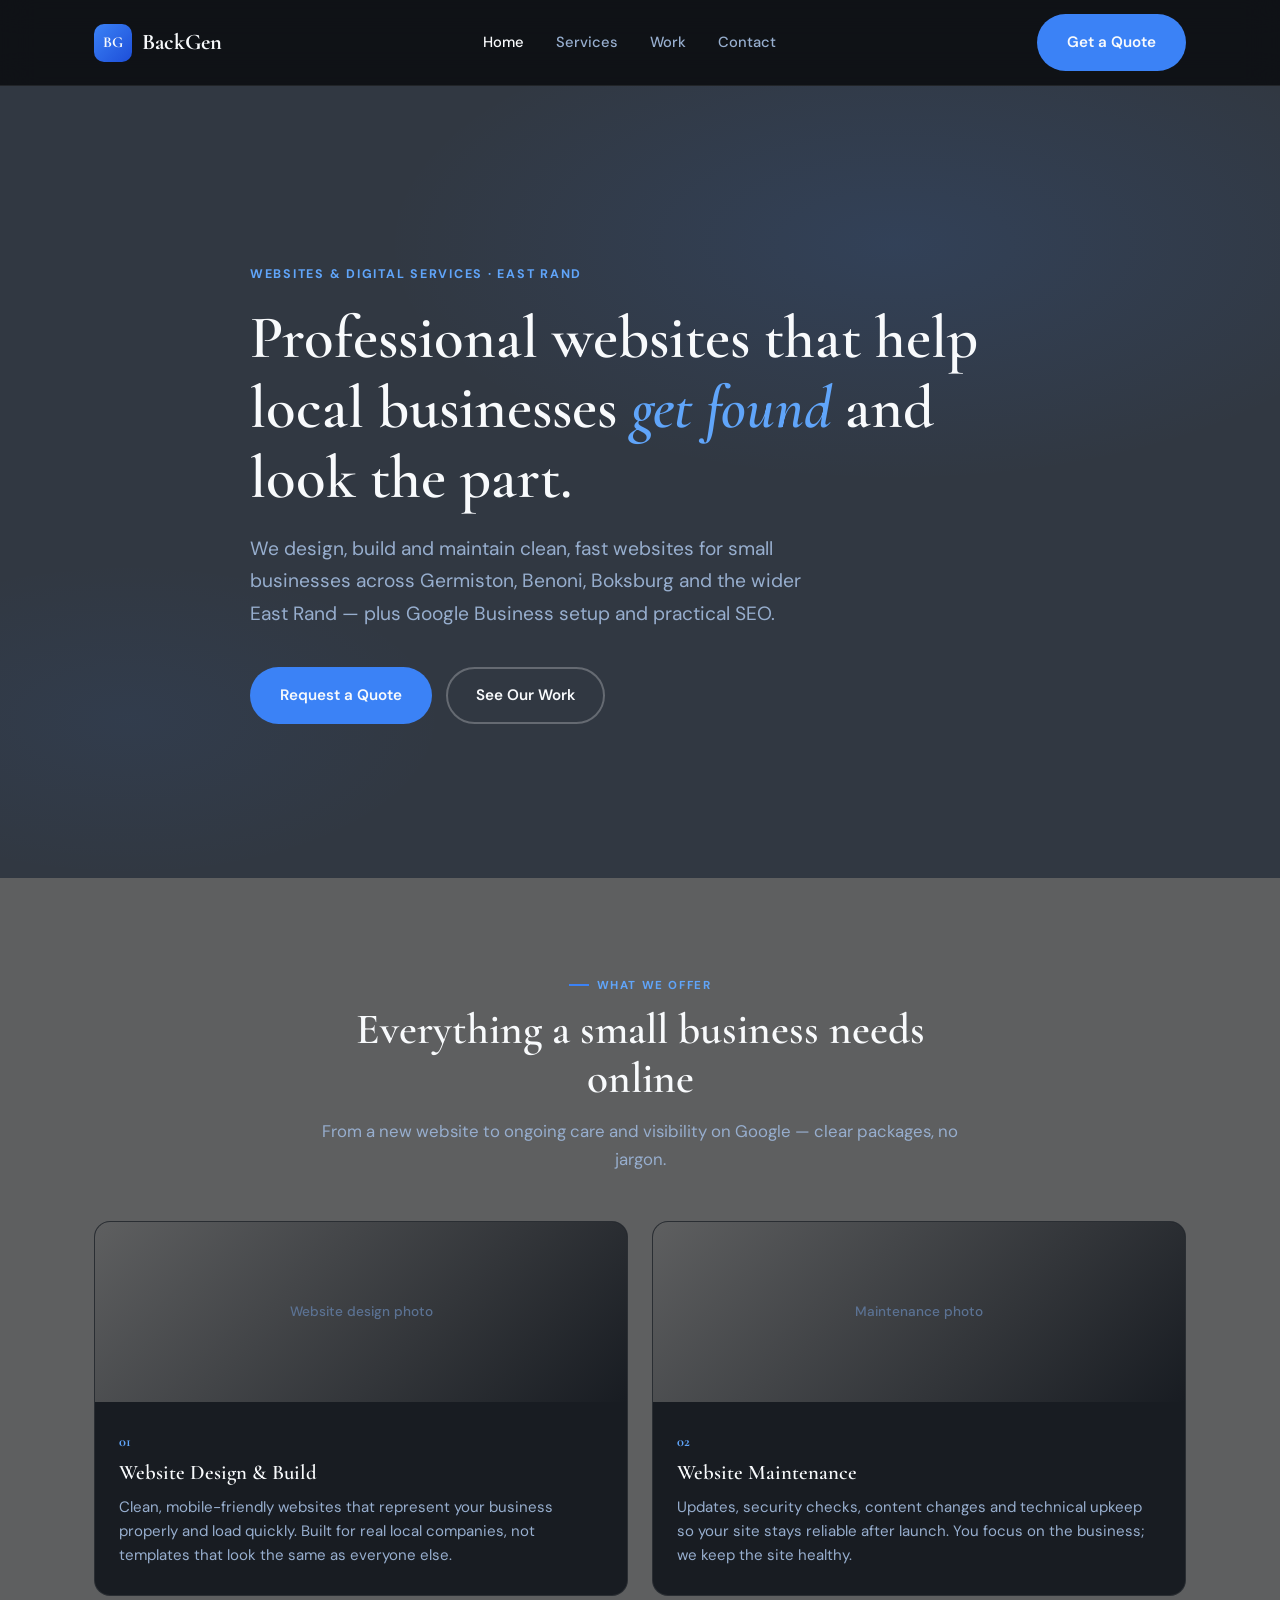
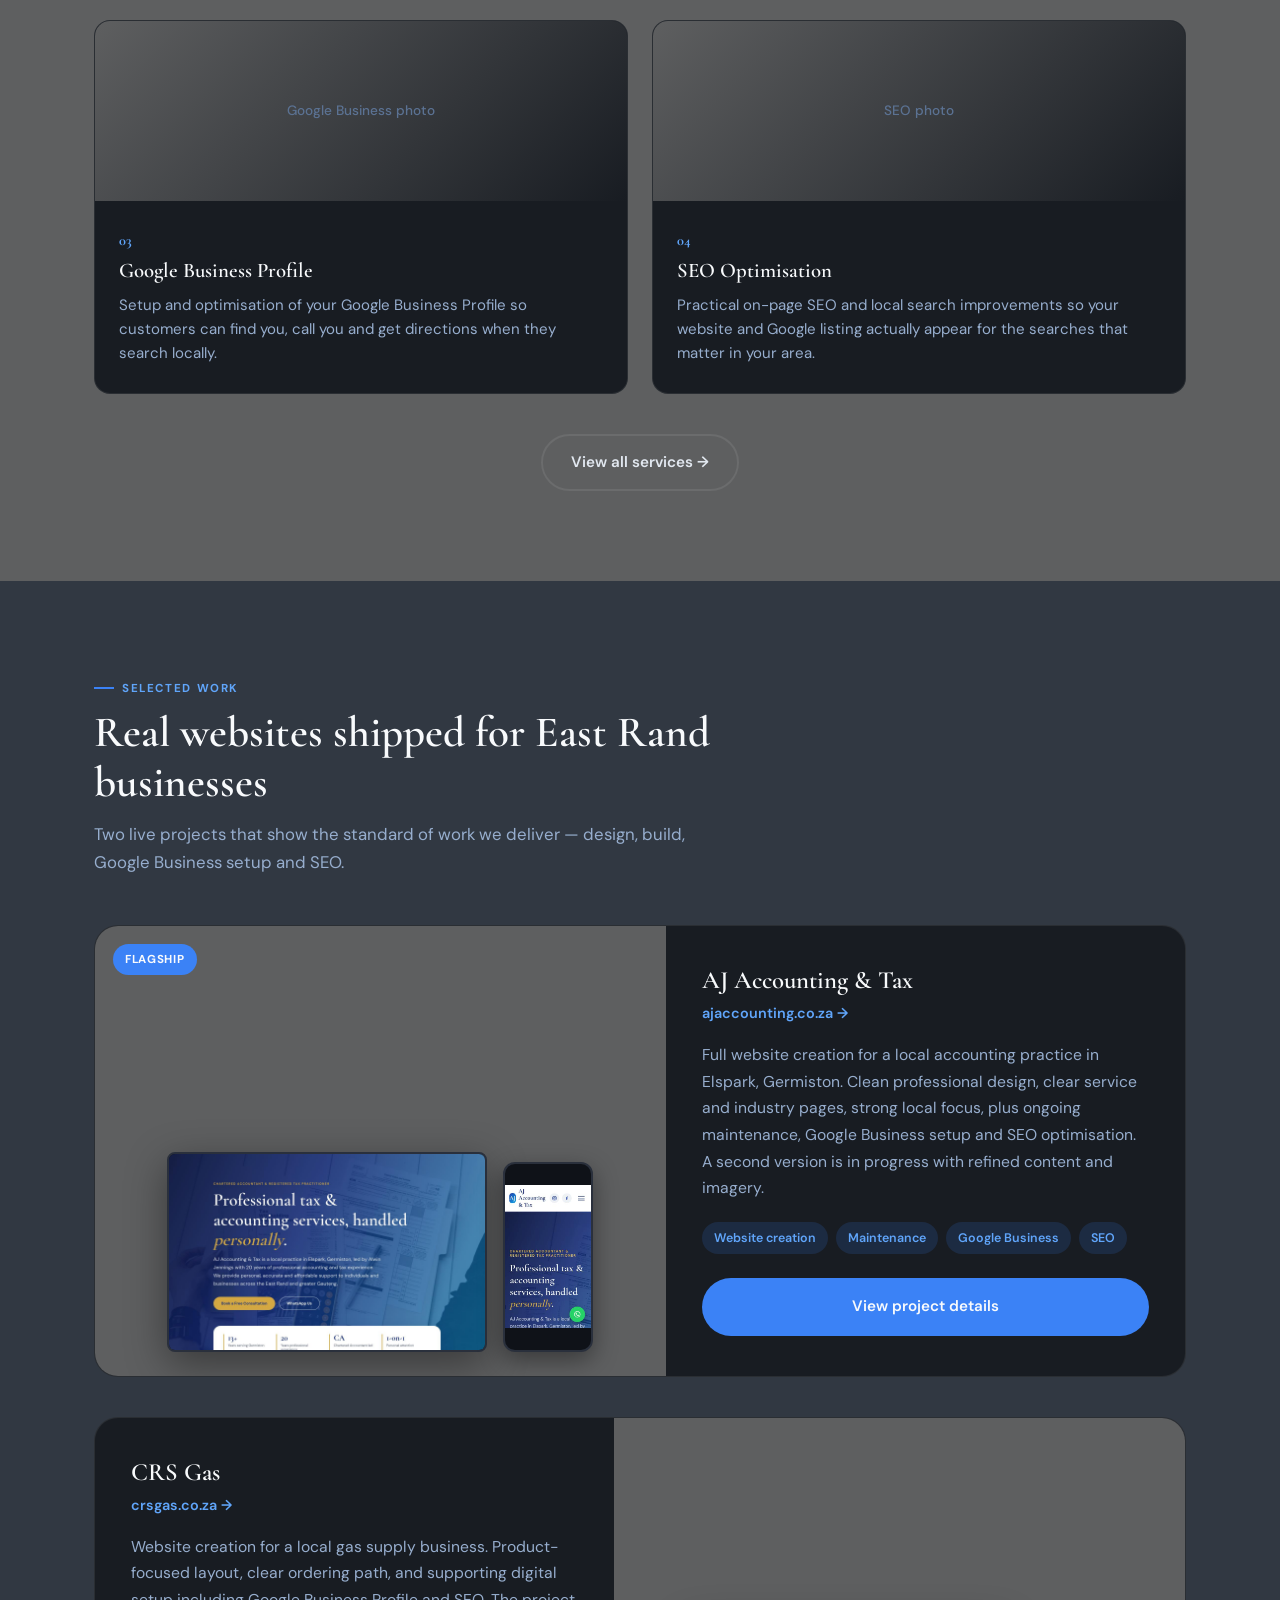
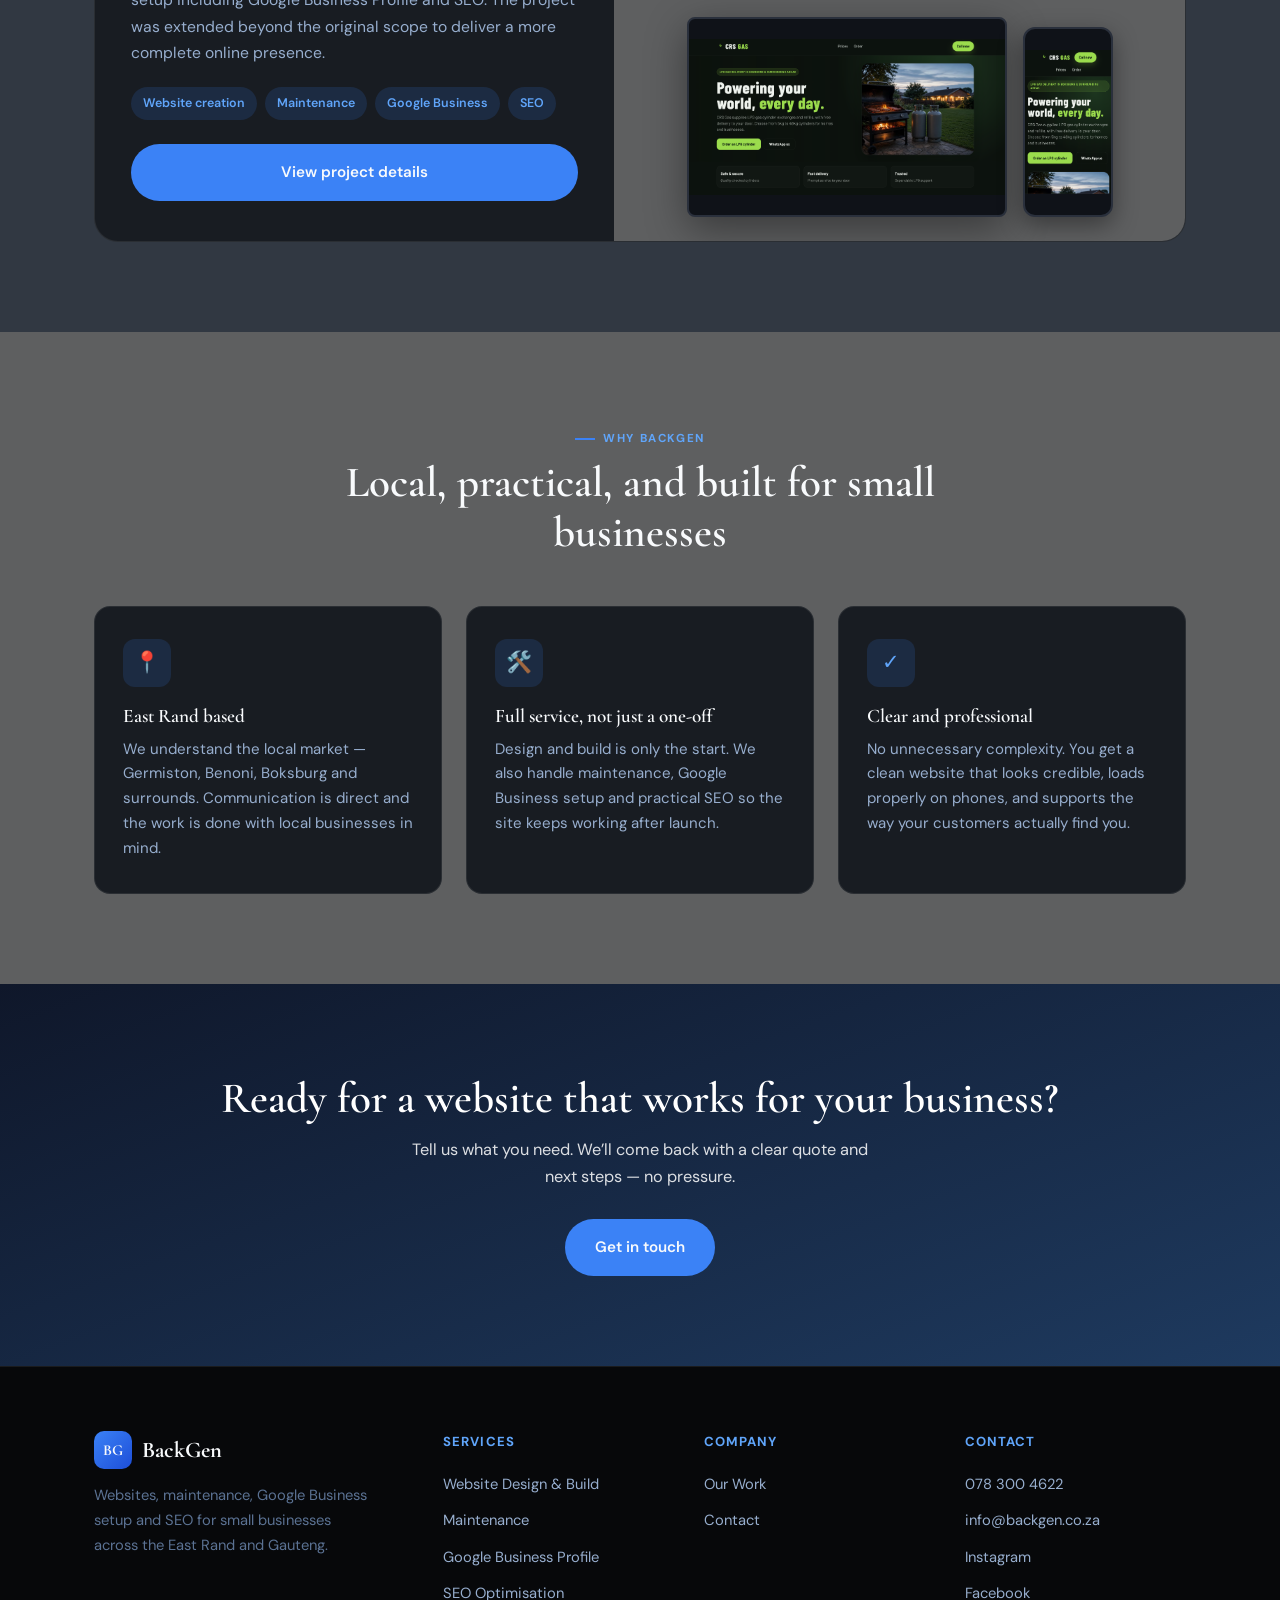
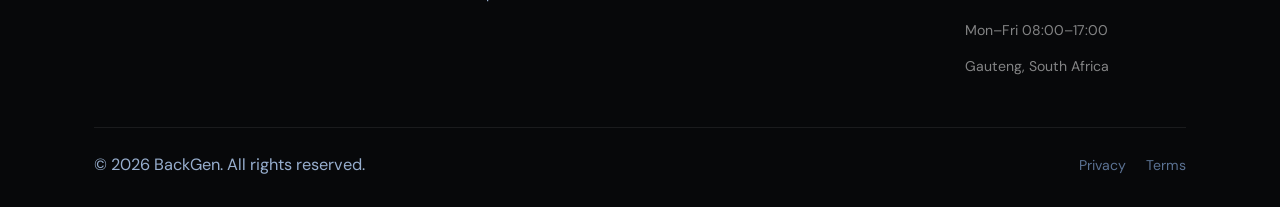
==== index.html @ a90db831 "first push" ====
<!DOCTYPE html>
<html lang="en-ZA">
<head>
  <meta charset="UTF-8" />
  <meta name="viewport" content="width=device-width, initial-scale=1.0" />
  <title>BackGen | Websites & Digital Services for East Rand Businesses</title>
  <meta name="description" content="BackGen builds professional websites, handles maintenance, Google Business setup and SEO for small businesses across Germiston, Benoni, Boksburg and the East Rand." />
  <meta name="keywords" content="website design Germiston, web designer Benoni, Google Business Profile East Rand, SEO Germiston, small business website Gauteng" />
  <link rel="canonical" href="https://backgen.co.za/" />
  <meta property="og:title" content="BackGen | Websites & Digital Services" />
  <meta property="og:description" content="Professional websites, maintenance, Google Business setup and SEO for East Rand businesses." />
  <meta property="og:type" content="website" />
  <meta property="og:url" content="https://backgen.co.za/" />
  <link rel="preconnect" href="https://fonts.googleapis.com" />
  <link rel="preconnect" href="https://fonts.gstatic.com" crossorigin />
  <link rel="stylesheet" href="styles.css" />
</head>
<body>

  <!-- Navigation -->
  <header class="site-nav">
    <div class="nav-inner">
      <a href="index.html" class="logo"><span class="mark">BG</span> BackGen</a>
      <nav class="nav-links">
        <a href="index.html" class="active">Home</a>
        <a href="services.html">Services</a>
        <a href="work.html">Work</a>
        <a href="contact.html">Contact</a>
      </nav>
      <div class="nav-right">
        <a href="contact.html" class="btn btn-navy">Get a Quote</a>
        <button class="hamburger" id="hamburger" aria-label="Open menu" aria-expanded="false">
          <span></span><span></span><span></span>
        </button>
      </div>
    </div>
  </header>

  <div class="mobile-menu" id="mobileMenu">
    <div class="mobile-menu-top">
      <a href="index.html" class="logo"><span class="mark">BG</span> BackGen</a>
      <button class="mobile-menu-close" id="mobileClose" aria-label="Close menu">&times;</button>
    </div>
    <nav>
      <a href="index.html">Home</a>
      <a href="services.html">Services</a>
      <a href="work.html">Work</a>
      <a href="contact.html">Contact</a>
    </nav>
    <a href="contact.html" class="btn btn-primary">Get a Quote</a>
  </div>

  <main>
    <!-- Hero -->
    <section class="hero">
      <div class="hero-bg" aria-hidden="true"></div>
      <div class="hero-inner">
        <p class="hero-eyebrow">Websites & Digital Services · East Rand</p>
        <h1>Professional websites that help local businesses <em>get found</em> and look the part.</h1>
        <p class="hero-sub">We design, build and maintain clean, fast websites for small businesses across Germiston, Benoni, Boksburg and the wider East Rand — plus Google Business setup and practical SEO.</p>
        <div class="hero-ctas">
          <a href="contact.html" class="btn btn-primary">Request a Quote</a>
          <a href="work.html" class="btn btn-outline">See Our Work</a>
        </div>
      </div>
    </section>

    <!-- Services overview -->
    <section class="py bg-grey">
      <div class="container">
        <div class="section-head center">
          <span class="eyebrow">What we offer</span>
          <h2>Everything a small business needs online</h2>
          <p>From a new website to ongoing care and visibility on Google — clear packages, no jargon.</p>
        </div>
        <div class="service-grid">
          <article class="service-card reveal">
            <div class="img-wrap placeholder">Website design photo</div>
            <div class="body">
              <span class="num">01</span>
              <h3>Website Design & Build</h3>
              <p>Clean, mobile-friendly websites that represent your business properly and load quickly. Built for real local companies, not templates that look the same as everyone else.</p>
            </div>
          </article>
          <article class="service-card reveal">
            <div class="img-wrap placeholder">Maintenance photo</div>
            <div class="body">
              <span class="num">02</span>
              <h3>Website Maintenance</h3>
              <p>Updates, security checks, content changes and technical upkeep so your site stays reliable after launch. You focus on the business; we keep the site healthy.</p>
            </div>
          </article>
          <article class="service-card reveal">
            <div class="img-wrap placeholder">Google Business photo</div>
            <div class="body">
              <span class="num">03</span>
              <h3>Google Business Profile</h3>
              <p>Setup and optimisation of your Google Business Profile so customers can find you, call you and get directions when they search locally.</p>
            </div>
          </article>
          <article class="service-card reveal">
            <div class="img-wrap placeholder">SEO photo</div>
            <div class="body">
              <span class="num">04</span>
              <h3>SEO Optimisation</h3>
              <p>Practical on-page SEO and local search improvements so your website and Google listing actually appear for the searches that matter in your area.</p>
            </div>
          </article>
        </div>
        <div style="text-align:center; margin-top:40px;">
          <a href="services.html" class="btn btn-ghost">View all services →</a>
        </div>
      </div>
    </section>

    <!-- Portfolio highlight -->
    <section class="py">
      <div class="container">
        <div class="section-head">
          <span class="eyebrow">Selected work</span>
          <h2>Real websites shipped for East Rand businesses</h2>
          <p>Two live projects that show the standard of work we deliver — design, build, Google Business setup and SEO.</p>
        </div>

        <div class="work-grid">
          <!-- Flagship: AJ Accounting -->
          <article class="work-card reveal">
            <div class="work-visual" data-lightbox
                 data-title="AJ Accounting & Tax"
                 data-url="ajaccounting.co.za"
                 data-desktop="Desktop screenshot of ajaccounting.co.za"
                 data-mobile="Mobile screenshot of ajaccounting.co.za">
              <span class="flag">Flagship</span>
              <div class="mockup-stack">
                <div class="mockup-desktop"><img src="./AJScreenshot.jpg" alt=""></div>
                <div class="mockup-mobile"><img src="./AJScreenshotMobile.jpg" alt=""></div>
              </div>
              <span class="expand-hint">Click to expand</span>
            </div>
            <div class="work-body">
              <h3>AJ Accounting & Tax</h3>
              <a href="https://ajaccounting.co.za" target="_blank" rel="noopener" class="client-url">ajaccounting.co.za →</a>
              <p>Full website creation for a local accounting practice in Elspark, Germiston. Clean professional design, clear service and industry pages, strong local focus, plus ongoing maintenance, Google Business setup and SEO optimisation. A second version is in progress with refined content and imagery.</p>
              <div class="work-tags">
                <span>Website creation</span>
                <span>Maintenance</span>
                <span>Google Business</span>
                <span>SEO</span>
              </div>
              <a href="work.html" class="btn btn-navy">View project details</a>
            </div>
          </article>

          <!-- CRS Gas -->
          <article class="work-card reverse reveal">
            <div class="work-visual" data-lightbox
                 data-title="CRS Gas"
                 data-url="crsgas.co.za"
                 data-desktop="Desktop screenshot of crsgas.co.za"
                 data-mobile="Mobile screenshot of crsgas.co.za">
              <div class="mockup-stack">
                <div class="mockup-desktop"><img src="./CRSgas.png" alt=""></div>
                <div class="mockup-mobile"><img src="./CRSgasMobile.png" alt=""></div>
              </div>
              <span class="expand-hint">Click to expand</span>
            </div>
            <div class="work-body">
              <h3>CRS Gas</h3>
              <a href="https://crsgas.co.za" target="_blank" rel="noopener" class="client-url">crsgas.co.za →</a>
              <p>Website creation for a local gas supply business. Product-focused layout, clear ordering path, and supporting digital setup including Google Business Profile and SEO. The project was extended beyond the original scope to deliver a more complete online presence.</p>
              <div class="work-tags">
                <span>Website creation</span>
                <span>Maintenance</span>
                <span>Google Business</span>
                <span>SEO</span>
              </div>
              <a href="work.html" class="btn btn-navy">View project details</a>
            </div>
          </article>
        </div>
      </div>
    </section>

    <!-- Why BackGen -->
    <section class="py bg-grey">
      <div class="container">
        <div class="section-head center">
          <span class="eyebrow">Why BackGen</span>
          <h2>Local, practical, and built for small businesses</h2>
        </div>
        <div class="why-grid">
          <div class="why-card reveal">
            <div class="icon">📍</div>
            <h3>East Rand based</h3>
            <p>We understand the local market — Germiston, Benoni, Boksburg and surrounds. Communication is direct and the work is done with local businesses in mind.</p>
          </div>
          <div class="why-card reveal">
            <div class="icon">🛠️</div>
            <h3>Full service, not just a one-off</h3>
            <p>Design and build is only the start. We also handle maintenance, Google Business setup and practical SEO so the site keeps working after launch.</p>
          </div>
          <div class="why-card reveal">
            <div class="icon">✓</div>
            <h3>Clear and professional</h3>
            <p>No unnecessary complexity. You get a clean website that looks credible, loads properly on phones, and supports the way your customers actually find you.</p>
          </div>
        </div>
      </div>
    </section>

    <!-- CTA -->
    <section class="py bg-navy">
      <div class="container" style="text-align:center;">
        <h2 style="color:#fff; margin-bottom:14px;">Ready for a website that works for your business?</h2>
        <p style="max-width:480px; margin:0 auto 28px; color:rgba(255,255,255,0.85);">Tell us what you need. We’ll come back with a clear quote and next steps — no pressure.</p>
        <a href="contact.html" class="btn btn-primary">Get in touch</a>
      </div>
    </section>
  </main>

  <!-- Footer -->
  <footer class="footer">
    <div class="container">
      <div class="footer-grid">
        <div class="footer-brand">
          <a href="index.html" class="logo"><span class="mark">BG</span> BackGen</a>
          <p>Websites, maintenance, Google Business setup and SEO for small businesses across the East Rand and Gauteng.</p>
        </div>
        <div class="footer-col">
          <h5>Services</h5>
          <ul>
            <li><a href="services.html">Website Design & Build</a></li>
            <li><a href="services.html">Maintenance</a></li>
            <li><a href="services.html">Google Business Profile</a></li>
            <li><a href="services.html">SEO Optimisation</a></li>
          </ul>
        </div>
        <div class="footer-col">
          <h5>Company</h5>
          <ul>
            <li><a href="work.html">Our Work</a></li>
            <li><a href="contact.html">Contact</a></li>
          </ul>
        </div>
        <div class="footer-col">
          <h5>Contact</h5>
          <ul>
            <li><a href="tel:0783004622">078 300 4622</a></li>
            <li><a href="mailto:info@backgen.co.za">info@backgen.co.za</a></li>
            <li><a href="https://www.instagram.com/backgen/" target="_blank" rel="noopener">Instagram</a></li>
            <li><a href="https://www.facebook.com/profile.php?id=61590956095185" target="_blank" rel="noopener">Facebook</a></li>
            <li><span style="color:rgba(255,255,255,0.5); font-size:0.88rem;">Mon–Fri 08:00–17:00</span></li>
            <li><span style="color:rgba(255,255,255,0.5); font-size:0.88rem;">Gauteng, South Africa</span></li>
          </ul>
        </div>
      </div>
      <div class="footer-bottom">
        <p>© 2026 BackGen. All rights reserved.</p>
        <div class="footer-bottom-links">
          <a href="#">Privacy</a>
          <a href="#">Terms</a>
        </div>
      </div>
    </div>
  </footer>


  <!-- Lightbox -->
  <div class="lightbox" id="lightbox" role="dialog" aria-modal="true" aria-label="Project preview">
    <div class="lightbox-content">
      <button class="lightbox-close" id="lightboxClose" aria-label="Close">&times;</button>
      <h3 class="lightbox-title" id="lightboxTitle">Project</h3>
      <a class="lightbox-url" id="lightboxUrl" href="#" target="_blank" rel="noopener"></a>
      <div class="lightbox-views">
        <div>
          <div class="lightbox-desktop" id="lightboxDesktop">Desktop view</div>
          <p class="lightbox-label">Desktop</p>
        </div>
        <div>
          <div class="lightbox-mobile" id="lightboxMobile">Mobile view</div>
          <p class="lightbox-label">Mobile</p>
        </div>
      </div>
    </div>
  </div>

  <script src="site.js"></script>
</body>
</html>
---- styles.css ----
/* ============================================================
   BACKGEN — Professional Web & Digital Services
   Theme: Dark Charcoal + Blue | Clean | Smooth interactions
   ============================================================ */

@import url('https://fonts.googleapis.com/css2?family=Cormorant+Garamond:wght@500;600;700&family=DM+Sans:wght@400;500;600;700&display=swap');

:root {
  --bg:          #313842;
  --bg-raised:   #5e5f60;
  --bg-card:     #181C22;
  --accent:      #3B82F6;
  --accent-soft: #60A5FA;
  --accent-dim:  rgba(59, 130, 246, 0.15);
  --white:       #F8FAFC;
  --text:        #E2E8F0;
  --text-dim:    #97aece;
  --text-muted:  #5b7293;
  --border:      rgba(255, 255, 255, 0.08);
  --border-hover:rgba(255, 255, 255, 0.14);

  --font-head:   'Cormorant Garamond', serif;
  --font-body:   'DM Sans', sans-serif;

  --radius-sm:   8px;
  --radius-md:   16px;
  --radius-lg:   24px;
  --radius-full: 999px;

  --shadow-sm:   0 4px 20px rgba(0, 0, 0, 0.25);
  --shadow-md:   0 12px 40px rgba(0, 0, 0, 0.35);
  --shadow-lg:   0 25px 60px rgba(0, 0, 0, 0.45);

  --container:   1140px;
  --transition:  0.3s cubic-bezier(0.4, 0, 0.2, 1);
}

*, *::before, *::after { box-sizing: border-box; margin: 0; padding: 0; }

html { scroll-behavior: smooth; font-size: 16px; }

body {
  font-family: var(--font-body);
  color: var(--text);
  background: var(--bg);
  line-height: 1.65;
  -webkit-font-smoothing: antialiased;
  overflow-x: hidden;
}

img { display: block; max-width: 100%; height: auto; }
a { color: inherit; text-decoration: none; }
ul { list-style: none; }

h1, h2, h3, h4 {
  font-family: var(--font-head);
  font-weight: 600;
  line-height: 1.15;
  color: var(--white);
}

h1 { font-size: clamp(2.4rem, 5.5vw, 3.8rem); }
h2 { font-size: clamp(1.9rem, 4vw, 2.7rem); }
h3 { font-size: clamp(1.25rem, 2.5vw, 1.55rem); }

p { color: var(--text-dim); font-size: 1.02rem; }

.container {
  max-width: var(--container);
  margin: 0 auto;
  padding: 0 24px;
}

/* ── Buttons ─────────────────────────────────────────────── */
.btn {
  display: inline-flex;
  align-items: center;
  justify-content: center;
  gap: 10px;
  font-family: var(--font-body);
  font-weight: 600;
  font-size: 0.95rem;
  padding: 14px 28px;
  border-radius: var(--radius-full);
  border: 2px solid transparent;
  cursor: pointer;
  transition: all var(--transition);
  white-space: nowrap;
}

.btn-primary {
  background: var(--accent);
  color: var(--white);
}
.btn-primary:hover {
  background: var(--accent-soft);
  transform: translateY(-1px);
}

.btn-navy {
  background: var(--accent);
  color: var(--white);
}
.btn-navy:hover {
  background: var(--accent-soft);
  transform: translateY(-1px);
}

.btn-outline {
  background: transparent;
  border-color: rgba(255,255,255,0.25);
  color: var(--white);
}
.btn-outline:hover {
  background: rgba(255,255,255,0.08);
  border-color: rgba(255,255,255,0.5);
}

.btn-ghost {
  background: transparent;
  border-color: var(--border);
  color: var(--text);
}
.btn-ghost:hover {
  border-color: var(--accent);
  color: var(--accent-soft);
}

/* ── Navigation ──────────────────────────────────────────── */
.site-nav {
  position: sticky;
  top: 0;
  z-index: 1000;
  background: rgba(11, 13, 16, 0.88);
  backdrop-filter: blur(16px);
  border-bottom: 1px solid var(--border);
}

.nav-inner {
  display: flex;
  align-items: center;
  justify-content: space-between;
  padding: 14px 24px;
  max-width: var(--container);
  margin: 0 auto;
}

.logo {
  display: flex;
  align-items: center;
  gap: 10px;
  font-family: var(--font-head);
  font-weight: 700;
  font-size: 1.4rem;
  color: var(--white);
}
.logo .mark {
  width: 38px;
  height: 38px;
  border-radius: 10px;
  background: linear-gradient(135deg, var(--accent), #1D4ED8);
  color: var(--white);
  display: flex;
  align-items: center;
  justify-content: center;
  font-weight: 700;
  font-size: 0.95rem;
}

.nav-links {
  display: flex;
  align-items: center;
  gap: 32px;
}
.nav-links a {
  font-size: 0.92rem;
  font-weight: 500;
  color: var(--text-dim);
  transition: color var(--transition);
}
.nav-links a:hover,
.nav-links a.active { color: var(--white); }

.nav-right {
  display: flex;
  align-items: center;
  gap: 16px;
}

.hamburger {
  display: none;
  flex-direction: column;
  gap: 5px;
  background: none;
  border: none;
  cursor: pointer;
  padding: 8px;
}
.hamburger span {
  width: 24px;
  height: 2px;
  background: var(--white);
  transition: var(--transition);
}

.mobile-menu {
  position: fixed;
  inset: 0;
  background: var(--bg);
  transform: translateX(100%);
  transition: transform 0.35s cubic-bezier(0.4, 0, 0.2, 1);
  z-index: 1200;
  display: flex;
  flex-direction: column;
  padding: 24px;
}
.mobile-menu.open { transform: translateX(0); }

.mobile-menu-top {
  display: flex;
  justify-content: space-between;
  align-items: center;
}
.mobile-menu-close {
  background: none;
  border: none;
  color: var(--white);
  font-size: 1.8rem;
  cursor: pointer;
}
.mobile-menu nav {
  display: flex;
  flex-direction: column;
  gap: 6px;
  margin-top: 48px;
}
.mobile-menu nav a {
  color: var(--white);
  font-family: var(--font-head);
  font-size: 1.6rem;
  padding: 12px 0;
  border-bottom: 1px solid var(--border);
}
.mobile-menu .btn { margin-top: 28px; }

/* ── Hero ────────────────────────────────────────────────── */
.hero {
  position: relative;
  min-height: 88vh;
  display: flex;
  align-items: center;
  padding: 120px 0 100px;
  isolation: isolate;
  overflow: hidden;
}
.hero-bg {
  position: absolute;
  inset: 0;
  z-index: -2;
  background: 
    radial-gradient(ellipse 80% 60% at 70% 20%, rgba(59, 130, 246, 0.12), transparent 50%),
    radial-gradient(ellipse 50% 40% at 10% 80%, rgba(59, 130, 246, 0.06), transparent 50%),
    var(--bg);
}

.hero-inner {
  max-width: var(--container);
  margin: 0 auto;
  padding: 0 24px;
  position: relative;
  z-index: 1;
}

.hero-eyebrow {
  display: inline-block;
  font-weight: 700;
  font-size: 0.78rem;
  letter-spacing: 0.14em;
  text-transform: uppercase;
  color: var(--accent-soft);
  margin-bottom: 18px;
}

.hero h1 {
  color: var(--white);
  max-width: 780px;
}
.hero h1 em {
  font-style: italic;
  color: var(--accent-soft);
}

.hero-sub {
  color: var(--text-dim);
  font-size: clamp(1.05rem, 2vw, 1.2rem);
  max-width: 580px;
  margin-top: 20px;
  line-height: 1.7;
}

.hero-ctas {
  display: flex;
  flex-wrap: wrap;
  gap: 14px;
  margin-top: 36px;
}

.hero-stats {
  margin-top: 56px;
  background: var(--bg-card);
  border: 1px solid var(--border);
  border-radius: var(--radius-lg);
  box-shadow: var(--shadow-md);
  padding: 28px 24px;
  display: grid;
  grid-template-columns: repeat(4, 1fr);
  gap: 20px;
  max-width: 860px;
}
.hero-stats .stat {
  padding-left: 16px;
  border-left: 3px solid var(--accent);
}
.hero-stats strong {
  display: block;
  font-family: var(--font-head);
  font-size: 1.9rem;
  color: var(--white);
  line-height: 1;
}
.hero-stats span {
  display: block;
  margin-top: 6px;
  font-size: 0.82rem;
  color: var(--text-dim);
  font-weight: 500;
}

/* ── Sections ────────────────────────────────────────────── */
.py { padding: 90px 0; }
.bg-grey { background: var(--bg-raised); }
.bg-navy {
  background: linear-gradient(160deg, #0F172A, #1E3A5F);
  color: var(--white);
}
.bg-navy h2, .bg-navy h3 { color: var(--white); }
.bg-navy p { color: rgba(255,255,255,0.8); }

.section-head {
  max-width: 640px;
  margin-bottom: 48px;
}
.section-head.center {
  text-align: center;
  margin-left: auto;
  margin-right: auto;
}
.section-head h2 { margin-top: 10px; }
.section-head p {
  margin-top: 14px;
  font-size: 1.05rem;
}

.eyebrow {
  display: inline-flex;
  align-items: center;
  gap: 8px;
  font-weight: 700;
  font-size: 0.72rem;
  letter-spacing: 0.14em;
  text-transform: uppercase;
  color: var(--accent-soft);
}
.eyebrow::before {
  content: '';
  width: 20px;
  height: 2px;
  background: var(--accent);
}

/* ── Service cards ───────────────────────────────────────── */
.service-grid {
  display: grid;
  grid-template-columns: repeat(2, 1fr);
  gap: 24px;
}

.service-card {
  background: var(--bg-card);
  border-radius: var(--radius-md);
  overflow: hidden;
  border: 1px solid var(--border);
  transition: border-color var(--transition), transform var(--transition), box-shadow var(--transition);
}
.service-card:hover {
  border-color: var(--border-hover);
  transform: translateY(-3px);
  box-shadow: var(--shadow-md);
}

.service-card .img-wrap {
  height: 180px;
  background: var(--bg-raised);
  display: flex;
  align-items: center;
  justify-content: center;
  color: var(--text-muted);
  font-size: 0.85rem;
  font-weight: 500;
}
.service-card .img-wrap.placeholder {
  background: linear-gradient(135deg, var(--bg-raised), var(--bg-card));
}

.service-card .body {
  padding: 26px 24px 28px;
}
.service-card .num {
  font-family: var(--font-head);
  font-size: 0.9rem;
  color: var(--accent-soft);
  font-weight: 700;
}
.service-card h3 {
  margin-top: 6px;
  font-size: 1.3rem;
  color: var(--white);
}
.service-card p {
  margin-top: 10px;
  font-size: 0.94rem;
  line-height: 1.6;
  color: var(--text-dim);
}

/* ── Portfolio / Work ────────────────────────────────────── */
.work-grid {
  display: grid;
  grid-template-columns: 1fr;
  gap: 40px;
}

.work-card {
  display: grid;
  grid-template-columns: 1.1fr 1fr;
  gap: 0;
  background: var(--bg-card);
  border-radius: var(--radius-lg);
  overflow: hidden;
  border: 1px solid var(--border);
  transition: border-color var(--transition);
}
.work-card:hover {
  border-color: var(--border-hover);
}

.work-card.reverse {
  direction: rtl;
}
.work-card.reverse > * {
  direction: ltr;
}

.work-visual {
  min-height: 340px;
  background: var(--bg-raised);
  display: flex;
  flex-direction: column;
  align-items: center;
  justify-content: center;
  color: var(--text-muted);
  font-size: 0.9rem;
  font-weight: 500;
  position: relative;
  cursor: pointer;
  overflow: hidden;
  transition: background var(--transition);
}
.work-visual:hover {
  background: #1a1f28;
}
.work-visual .flag {
  position: absolute;
  top: 18px;
  left: 18px;
  background: var(--accent);
  color: var(--white);
  font-size: 0.72rem;
  font-weight: 700;
  letter-spacing: 0.06em;
  text-transform: uppercase;
  padding: 6px 12px;
  border-radius: var(--radius-full);
  z-index: 2;
}
.work-visual .expand-hint {
  position: absolute;
  bottom: 18px;
  right: 18px;
  font-size: 0.75rem;
  color: var(--text-muted);
  background: rgba(0,0,0,0.5);
  padding: 6px 12px;
  border-radius: var(--radius-full);
  opacity: 0;
  transition: opacity var(--transition);
}
.work-visual:hover .expand-hint {
  opacity: 1;
}

/* Mockup frames inside visual */
.mockup-stack {
  display: flex;
  align-items: flex-end;
  gap: 16px;
  padding: 24px;
  width: 100%;
  height: 100%;
  justify-content: center;
}
.mockup-desktop {
  width: 68%;
  max-width: 320px;
  background: #0f1218;
  border-radius: 8px;
  border: 2px solid #2a303c;
  overflow: hidden;
  box-shadow: 0 12px 40px rgba(0,0,0,0.4);
  aspect-ratio: 16/10;
  display: flex;
  align-items: center;
  justify-content: center;
  color: var(--text-muted);
  font-size: 0.8rem;
}
.mockup-mobile {
  width: 22%;
  max-width: 90px;
  background: #0f1218;
  border-radius: 12px;
  border: 2px solid #2a303c;
  overflow: hidden;
  box-shadow: 0 8px 24px rgba(0,0,0,0.4);
  aspect-ratio: 9/19;
  display: flex;
  align-items: center;
  justify-content: center;
  color: var(--text-muted);
  font-size: 0.7rem;
}

.work-body {
  padding: 40px 36px;
  display: flex;
  flex-direction: column;
  justify-content: center;
}
.work-body h3 {
  font-size: 1.55rem;
  margin-bottom: 8px;
  color: var(--white);
}
.work-body .client-url {
  font-size: 0.9rem;
  color: var(--accent-soft);
  font-weight: 600;
  margin-bottom: 16px;
}
.work-body p {
  font-size: 0.98rem;
  line-height: 1.7;
  margin-bottom: 20px;
  color: var(--text-dim);
}
.work-tags {
  display: flex;
  flex-wrap: wrap;
  gap: 8px;
  margin-bottom: 24px;
}
.work-tags span {
  background: var(--accent-dim);
  color: var(--accent-soft);
  font-size: 0.78rem;
  font-weight: 600;
  padding: 6px 12px;
  border-radius: var(--radius-full);
}

/* ── Lightbox ────────────────────────────────────────────── */
.lightbox {
  position: fixed;
  inset: 0;
  z-index: 2000;
  background: rgba(0, 0, 0, 0.88);
  display: flex;
  align-items: center;
  justify-content: center;
  padding: 24px;
  opacity: 0;
  visibility: hidden;
  transition: opacity 0.3s ease, visibility 0.3s ease;
  backdrop-filter: blur(8px);
}
.lightbox.open {
  opacity: 1;
  visibility: visible;
}

.lightbox-content {
  background: var(--bg-card);
  border: 1px solid var(--border);
  border-radius: var(--radius-lg);
  max-width: 960px;
  width: 100%;
  max-height: 90vh;
  overflow: auto;
  padding: 32px;
  position: relative;
  transform: scale(0.94);
  transition: transform 0.3s cubic-bezier(0.4, 0, 0.2, 1);
}
.lightbox.open .lightbox-content {
  transform: scale(1);
}

.lightbox-close {
  position: absolute;
  top: 16px;
  right: 16px;
  width: 40px;
  height: 40px;
  border-radius: 50%;
  background: var(--bg-raised);
  border: 1px solid var(--border);
  color: var(--white);
  font-size: 1.4rem;
  cursor: pointer;
  display: flex;
  align-items: center;
  justify-content: center;
  transition: background var(--transition);
  z-index: 2;
}
.lightbox-close:hover {
  background: var(--accent);
}

.lightbox-title {
  font-size: 1.5rem;
  margin-bottom: 8px;
  color: var(--white);
}
.lightbox-url {
  color: var(--accent-soft);
  font-size: 0.9rem;
  margin-bottom: 28px;
  display: inline-block;
}

.lightbox-views {
  display: grid;
  grid-template-columns: 1.6fr 0.7fr;
  gap: 24px;
  align-items: start;
}
.lightbox-desktop {
  background: #0f1218;
  border-radius: 10px;
  border: 2px solid #2a303c;
  aspect-ratio: 16/10;
  display: flex;
  align-items: center;
  justify-content: center;
  color: var(--text-muted);
  font-size: 0.9rem;
  overflow: hidden;
}
.lightbox-mobile {
  background: #0f1218;
  border-radius: 16px;
  border: 2px solid #2a303c;
  aspect-ratio: 9/19;
  max-width: 180px;
  margin: 0 auto;
  display: flex;
  align-items: center;
  justify-content: center;
  color: var(--text-muted);
  font-size: 0.8rem;
  overflow: hidden;
}
.lightbox-label {
  text-align: center;
  font-size: 0.8rem;
  color: var(--text-muted);
  margin-top: 10px;
  font-weight: 500;
}

/* ── Why / Process ───────────────────────────────────────── */
.why-grid {
  display: grid;
  grid-template-columns: repeat(3, 1fr);
  gap: 24px;
}
.why-card {
  background: var(--bg-card);
  border: 1px solid var(--border);
  border-radius: var(--radius-md);
  padding: 32px 28px;
  transition: border-color var(--transition);
}
.why-card:hover {
  border-color: var(--border-hover);
}
.why-card .icon {
  width: 48px;
  height: 48px;
  border-radius: 12px;
  background: var(--accent-dim);
  color: var(--accent-soft);
  display: flex;
  align-items: center;
  justify-content: center;
  font-size: 1.3rem;
  margin-bottom: 18px;
}
.why-card h3 {
  font-size: 1.2rem;
  margin-bottom: 10px;
  color: var(--white);
}
.why-card p {
  font-size: 0.94rem;
  line-height: 1.65;
  color: var(--text-dim);
}

/* ── Contact ─────────────────────────────────────────────── */
.contact-grid {
  display: grid;
  grid-template-columns: 1fr 1.3fr;
  gap: 48px;
  align-items: start;
}

.contact-details {
  display: flex;
  flex-direction: column;
  gap: 22px;
  margin-top: 28px;
}
.contact-item {
  display: flex;
  gap: 14px;
  align-items: flex-start;
}
.contact-item-icon {
  width: 40px;
  height: 40px;
  border-radius: 10px;
  background: var(--accent-dim);
  display: flex;
  align-items: center;
  justify-content: center;
  flex-shrink: 0;
  font-size: 1.1rem;
}
.contact-item strong {
  display: block;
  font-size: 0.88rem;
  color: var(--white);
  margin-bottom: 2px;
}
.contact-item a, .contact-item span {
  font-size: 0.95rem;
  color: var(--text-dim);
}
.contact-item a:hover {
  color: var(--accent-soft);
}

.form-card {
  background: var(--bg-card);
  border-radius: var(--radius-lg);
  border: 1px solid var(--border);
  padding: 36px 32px;
}

.form-row {
  display: grid;
  grid-template-columns: 1fr 1fr;
  gap: 16px;
}
.form-group {
  margin-bottom: 18px;
}
.form-group label {
  display: block;
  font-size: 0.88rem;
  font-weight: 600;
  color: var(--text);
  margin-bottom: 7px;
}
.form-group input,
.form-group select,
.form-group textarea {
  width: 100%;
  padding: 13px 14px;
  border: 1px solid var(--border);
  border-radius: var(--radius-sm);
  font-family: var(--font-body);
  font-size: 0.95rem;
  color: var(--white);
  background: var(--bg-raised);
  transition: border-color var(--transition);
}
.form-group input:focus,
.form-group select:focus,
.form-group textarea:focus {
  outline: none;
  border-color: var(--accent);
}
.form-group textarea {
  min-height: 110px;
  resize: vertical;
}
.form-group select option {
  background: var(--bg-raised);
  color: var(--white);
}

.form-status {
  margin-top: 14px;
  font-size: 0.9rem;
  font-weight: 600;
  text-align: center;
  min-height: 22px;
}
.form-status.success { color: #34d399; }
.form-status.error { color: #f87171; }

/* ── Footer ──────────────────────────────────────────────── */
.footer {
  background: #07080A;
  color: var(--text-dim);
  padding: 64px 0 28px;
  border-top: 1px solid var(--border);
}
.footer-grid {
  display: grid;
  grid-template-columns: 1.4fr 1fr 1fr 1fr;
  gap: 40px;
  margin-bottom: 48px;
}
.footer-brand .logo { color: var(--white); margin-bottom: 14px; }
.footer-brand p {
  font-size: 0.92rem;
  color: var(--text-muted);
  max-width: 280px;
  line-height: 1.7;
}
.footer-col h5 {
  font-family: var(--font-body);
  font-size: 0.82rem;
  font-weight: 700;
  letter-spacing: 0.08em;
  text-transform: uppercase;
  color: var(--accent-soft);
  margin-bottom: 18px;
}
.footer-col ul { display: flex; flex-direction: column; gap: 10px; }
.footer-col a {
  font-size: 0.92rem;
  color: var(--text-dim);
  transition: color var(--transition);
}
.footer-col a:hover { color: var(--white); }

.footer-bottom {
  border-top: 1px solid var(--border);
  padding-top: 24px;
  display: flex;
  justify-content: space-between;
  align-items: center;
  flex-wrap: wrap;
  gap: 12px;
  font-size: 0.88rem;
  color: var(--text-muted);
}
.footer-bottom-links { display: flex; gap: 20px; }
.footer-bottom a { color: var(--text-muted); }
.footer-bottom a:hover { color: var(--white); }

/* ── Page header (inner pages) ───────────────────────────── */
.page-header {
  background: 
    radial-gradient(ellipse 70% 60% at 50% 0%, rgba(59, 130, 246, 0.1), transparent 60%),
    var(--bg);
  padding: 110px 0 70px;
  text-align: center;
  border-bottom: 1px solid var(--border);
}
.page-header h1 { color: var(--white); }
.page-header p {
  color: var(--text-dim);
  max-width: 520px;
  margin: 14px auto 0;
}

/* ── Minimal reveal ──────────────────────────────────────── */
.reveal {
  opacity: 0;
  transform: translateY(16px);
  transition: opacity 0.5s ease, transform 0.5s ease;
}
.reveal.visible {
  opacity: 1;
  transform: none;
}

/* ── Responsive ──────────────────────────────────────────── */
@media (max-width: 900px) {
  .nav-links, .nav-right .btn { display: none; }
  .hamburger { display: flex; }

  .hero-stats { grid-template-columns: repeat(2, 1fr); }
  .service-grid { grid-template-columns: 1fr; }
  .work-card, .work-card.reverse { grid-template-columns: 1fr; direction: ltr; }
  .why-grid { grid-template-columns: 1fr; }
  .contact-grid { grid-template-columns: 1fr; }
  .footer-grid { grid-template-columns: 1fr 1fr; }
  .form-row { grid-template-columns: 1fr; }
  .lightbox-views { grid-template-columns: 1fr; }
  .lightbox-mobile { max-width: 140px; }
}

@media (max-width: 560px) {
  .hero-stats { grid-template-columns: 1fr 1fr; gap: 16px; padding: 22px 18px; }
  .footer-grid { grid-template-columns: 1fr; }
  .hero { padding: 100px 0 70px; min-height: auto; }
  .mockup-stack { flex-direction: column; align-items: center; }
  .mockup-desktop { width: 90%; }
  .mockup-mobile { width: 40%; }
}
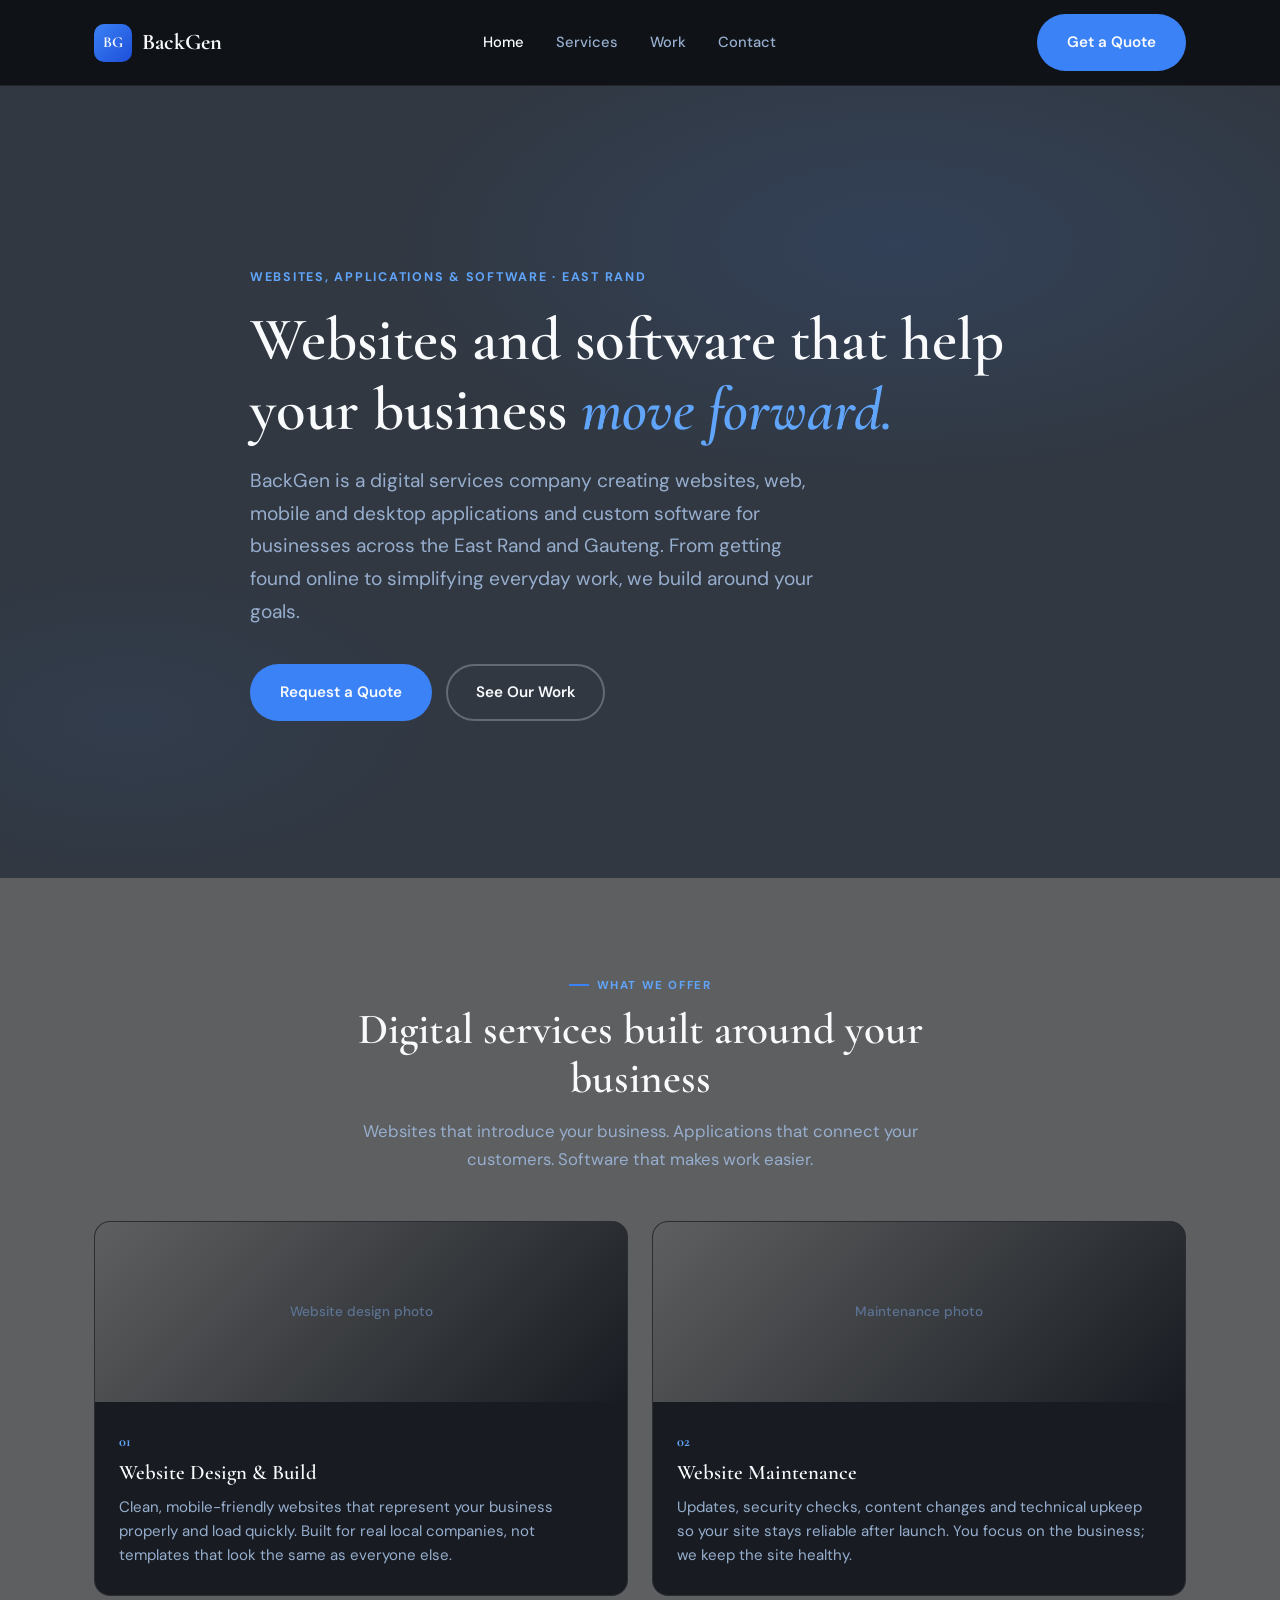
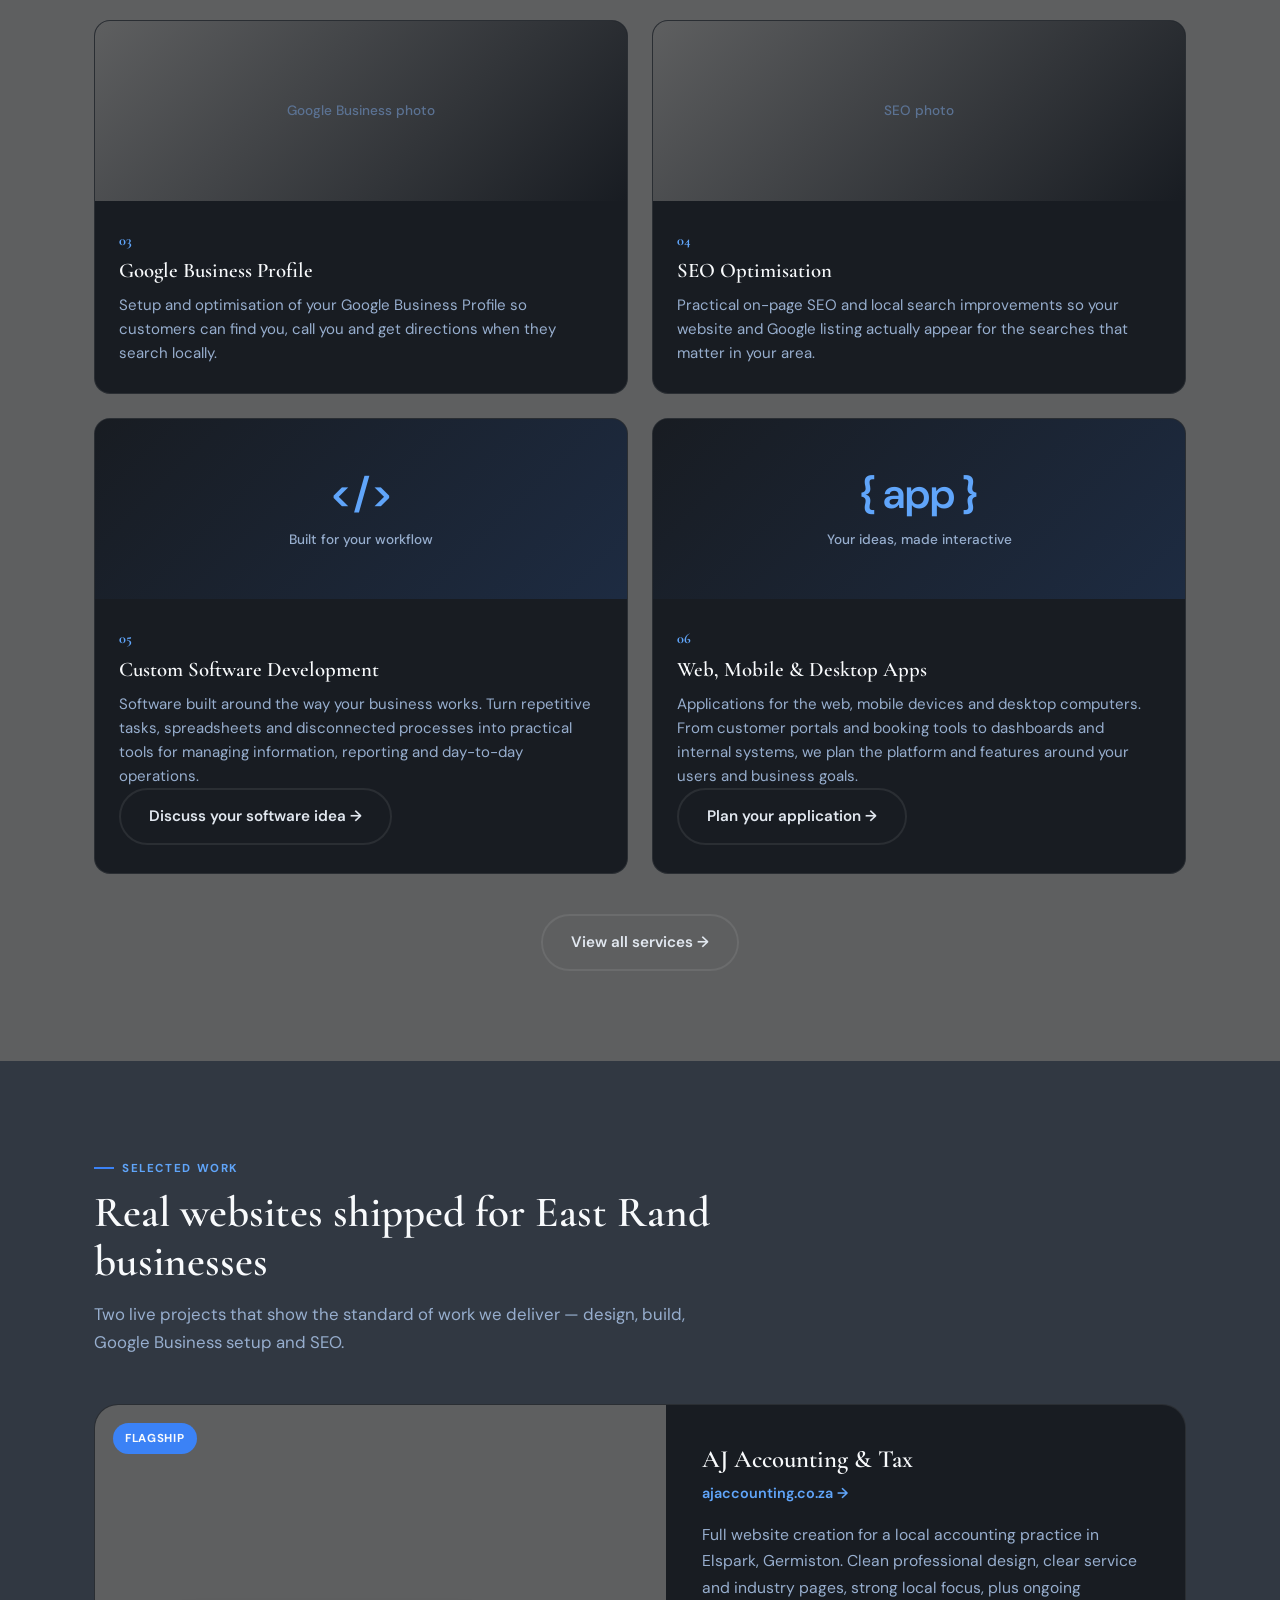
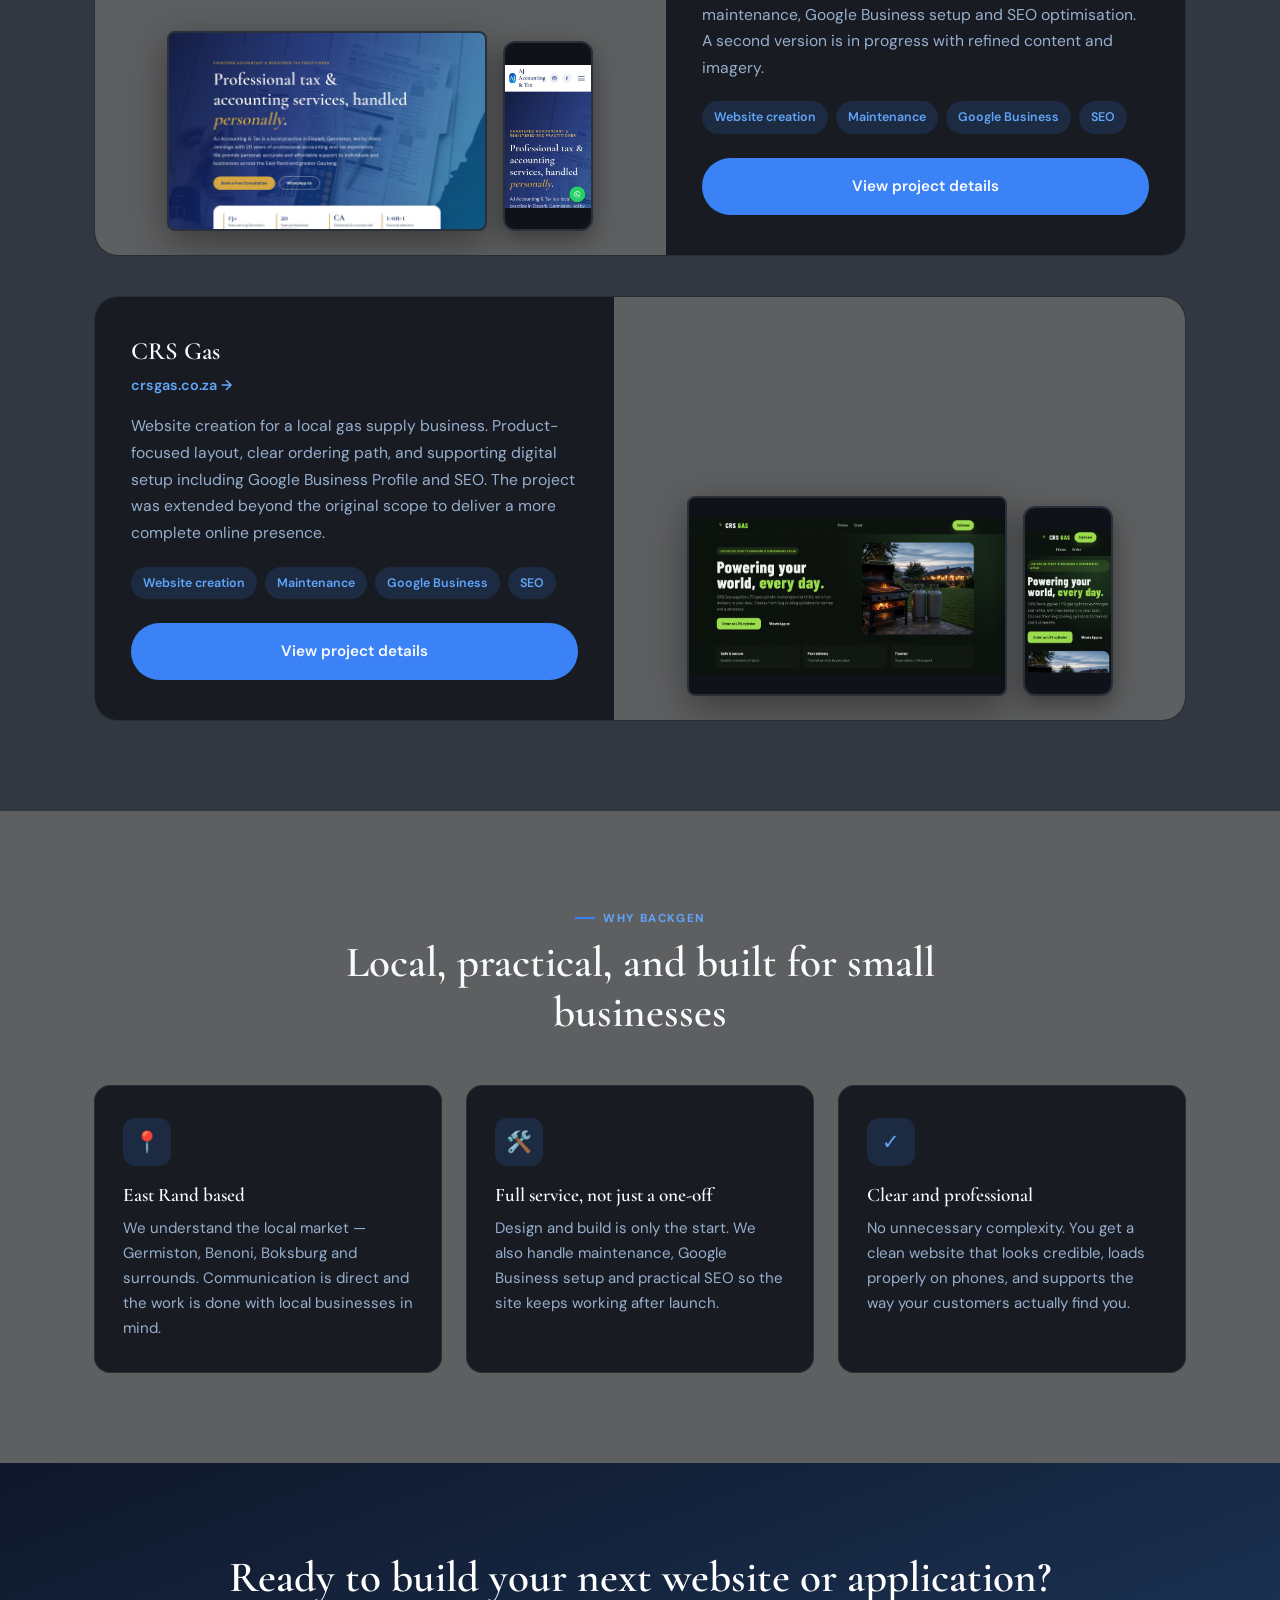
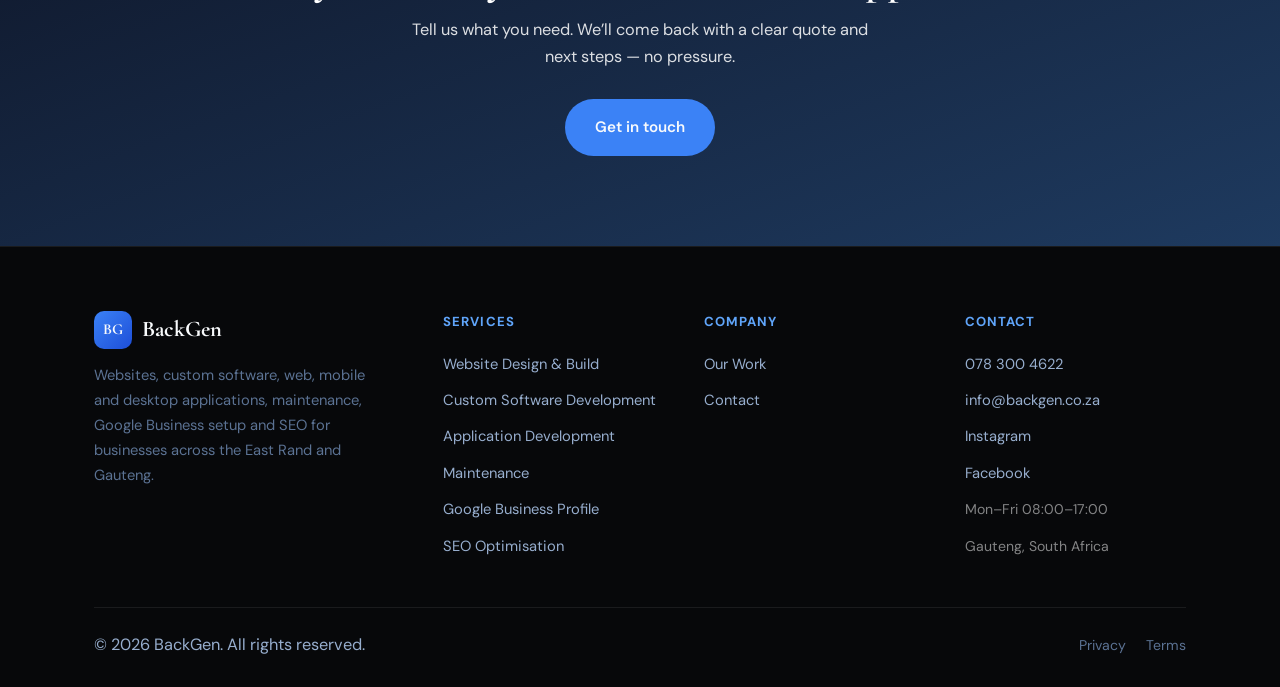
==== commit 625d04cf: "chnaged services and added robots.txt and llms.txt and sitemaps" ====
--- a/index.html
+++ b/index.html
@@ -3,16 +3,18 @@
 <head>
   <meta charset="UTF-8" />
   <meta name="viewport" content="width=device-width, initial-scale=1.0" />
-  <title>BackGen | Websites & Digital Services for East Rand Businesses</title>
-  <meta name="description" content="BackGen builds professional websites, handles maintenance, Google Business setup and SEO for small businesses across Germiston, Benoni, Boksburg and the East Rand." />
+  <title>BackGen | Websites, Applications & Custom Software</title>
+  <meta name="description" content="BackGen creates websites, web, mobile and desktop applications and custom business software, with maintenance, Google Business setup and SEO across the East Rand and Gauteng." />
   <meta name="keywords" content="website design Germiston, web designer Benoni, Google Business Profile East Rand, SEO Germiston, small business website Gauteng" />
   <link rel="canonical" href="https://backgen.co.za/" />
-  <meta property="og:title" content="BackGen | Websites & Digital Services" />
-  <meta property="og:description" content="Professional websites, maintenance, Google Business setup and SEO for East Rand businesses." />
+  <meta property="og:title" content="BackGen | Websites, Applications & Custom Software" />
+  <meta property="og:description" content="Websites, web, mobile and desktop applications and custom software for East Rand businesses, backed by maintenance, Google Business setup and SEO." />
   <meta property="og:type" content="website" />
   <meta property="og:url" content="https://backgen.co.za/" />
   <link rel="preconnect" href="https://fonts.googleapis.com" />
   <link rel="preconnect" href="https://fonts.gstatic.com" crossorigin />
+  <link rel="describedby" href="/llms.txt" type="text/plain" />
+  <link rel="sitemap" href="/sitemap.xml" type="application/xml" />
   <link rel="stylesheet" href="styles.css" />
 </head>
 <body>
@@ -55,9 +57,9 @@
     <section class="hero">
       <div class="hero-bg" aria-hidden="true"></div>
       <div class="hero-inner">
-        <p class="hero-eyebrow">Websites & Digital Services · East Rand</p>
-        <h1>Professional websites that help local businesses <em>get found</em> and look the part.</h1>
-        <p class="hero-sub">We design, build and maintain clean, fast websites for small businesses across Germiston, Benoni, Boksburg and the wider East Rand — plus Google Business setup and practical SEO.</p>
+        <p class="hero-eyebrow">Websites, Applications & Software · East Rand</p>
+        <h1>Websites and software that help your business <em>move forward.</em></h1>
+        <p class="hero-sub">BackGen is a digital services company creating websites, web, mobile and desktop applications and custom software for businesses across the East Rand and Gauteng. From getting found online to simplifying everyday work, we build around your goals.</p>
         <div class="hero-ctas">
           <a href="contact.html" class="btn btn-primary">Request a Quote</a>
           <a href="work.html" class="btn btn-outline">See Our Work</a>
@@ -70,8 +72,8 @@
       <div class="container">
         <div class="section-head center">
           <span class="eyebrow">What we offer</span>
-          <h2>Everything a small business needs online</h2>
-          <p>From a new website to ongoing care and visibility on Google — clear packages, no jargon.</p>
+          <h2>Digital services built around your business</h2>
+          <p>Websites that introduce your business. Applications that connect your customers. Software that makes work easier.</p>
         </div>
         <div class="service-grid">
           <article class="service-card reveal">
@@ -104,6 +106,24 @@
               <span class="num">04</span>
               <h3>SEO Optimisation</h3>
               <p>Practical on-page SEO and local search improvements so your website and Google listing actually appear for the searches that matter in your area.</p>
+            </div>
+          </article>
+          <article class="service-card reveal" id="software-development">
+            <div class="img-wrap software-visual" aria-hidden="true"><span>&lt;/&gt;</span><span>Built for your workflow</span></div>
+            <div class="body">
+              <span class="num">05</span>
+              <h3>Custom Software Development</h3>
+              <p>Software built around the way your business works. Turn repetitive tasks, spreadsheets and disconnected processes into practical tools for managing information, reporting and day-to-day operations.</p>
+              <a href="contact.html" class="btn btn-ghost">Discuss your software idea →</a>
+            </div>
+          </article>
+          <article class="service-card reveal" id="web-applications">
+            <div class="img-wrap software-visual" aria-hidden="true"><span>{ app }</span><span>Your ideas, made interactive</span></div>
+            <div class="body">
+              <span class="num">06</span>
+              <h3>Web, Mobile & Desktop Apps</h3>
+              <p>Applications for the web, mobile devices and desktop computers. From customer portals and booking tools to dashboards and internal systems, we plan the platform and features around your users and business goals.</p>
+              <a href="contact.html" class="btn btn-ghost">Plan your application →</a>
             </div>
           </article>
         </div>
@@ -128,12 +148,12 @@
             <div class="work-visual" data-lightbox
                  data-title="AJ Accounting & Tax"
                  data-url="ajaccounting.co.za"
-                 data-desktop="Desktop screenshot of ajaccounting.co.za"
-                 data-mobile="Mobile screenshot of ajaccounting.co.za">
+                 data-desktop-image="./AJScreenshot.jpg"
+                 data-mobile-image="./AJScreenshotMobile.jpg">
               <span class="flag">Flagship</span>
               <div class="mockup-stack">
-                <div class="mockup-desktop"><img src="./AJScreenshot.jpg" alt=""></div>
-                <div class="mockup-mobile"><img src="./AJScreenshotMobile.jpg" alt=""></div>
+                <div class="mockup-desktop"><img src="./AJScreenshot.jpg" alt="AJ Accounting & Tax desktop website preview"></div>
+                <div class="mockup-mobile"><img src="./AJScreenshotMobile.jpg" alt="AJ Accounting & Tax mobile website preview"></div>
               </div>
               <span class="expand-hint">Click to expand</span>
             </div>
@@ -156,11 +176,11 @@
             <div class="work-visual" data-lightbox
                  data-title="CRS Gas"
                  data-url="crsgas.co.za"
-                 data-desktop="Desktop screenshot of crsgas.co.za"
-                 data-mobile="Mobile screenshot of crsgas.co.za">
+                 data-desktop-image="./CRSgas.png"
+                 data-mobile-image="./CRSgasMobile.png">
               <div class="mockup-stack">
-                <div class="mockup-desktop"><img src="./CRSgas.png" alt=""></div>
-                <div class="mockup-mobile"><img src="./CRSgasMobile.png" alt=""></div>
+                <div class="mockup-desktop"><img src="./CRSgas.png" alt="CRS Gas desktop website preview"></div>
+                <div class="mockup-mobile"><img src="./CRSgasMobile.png" alt="CRS Gas mobile website preview"></div>
               </div>
               <span class="expand-hint">Click to expand</span>
             </div>
@@ -211,7 +231,7 @@
     <!-- CTA -->
     <section class="py bg-navy">
       <div class="container" style="text-align:center;">
-        <h2 style="color:#fff; margin-bottom:14px;">Ready for a website that works for your business?</h2>
+        <h2 style="color:#fff; margin-bottom:14px;">Ready to build your next website or application?</h2>
         <p style="max-width:480px; margin:0 auto 28px; color:rgba(255,255,255,0.85);">Tell us what you need. We’ll come back with a clear quote and next steps — no pressure.</p>
         <a href="contact.html" class="btn btn-primary">Get in touch</a>
       </div>
@@ -224,12 +244,14 @@
       <div class="footer-grid">
         <div class="footer-brand">
           <a href="index.html" class="logo"><span class="mark">BG</span> BackGen</a>
-          <p>Websites, maintenance, Google Business setup and SEO for small businesses across the East Rand and Gauteng.</p>
+          <p>Websites, custom software, web, mobile and desktop applications, maintenance, Google Business setup and SEO for businesses across the East Rand and Gauteng.</p>
         </div>
         <div class="footer-col">
           <h5>Services</h5>
           <ul>
             <li><a href="services.html">Website Design & Build</a></li>
+            <li><a href="services.html#software-development">Custom Software Development</a></li>
+            <li><a href="services.html#web-applications">Application Development</a></li>
             <li><a href="services.html">Maintenance</a></li>
             <li><a href="services.html">Google Business Profile</a></li>
             <li><a href="services.html">SEO Optimisation</a></li>
--- a/styles.css
+++ b/styles.css
@@ -945,3 +945,14 @@
   .mockup-desktop { width: 90%; }
   .mockup-mobile { width: 40%; }
 }
+
+/* Software services use the existing charcoal and blue palette. */
+.service-card .software-visual {
+  background: linear-gradient(135deg, var(--bg-card), var(--accent-dim));
+  flex-direction: column;
+  gap: 8px;
+  color: var(--accent-soft);
+}
+.software-visual span:first-child { font: 600 2.6rem var(--font-body); }
+.software-visual span:last-child { color: var(--text-dim); }
+.service-card[id] { scroll-margin-top: 110px; }
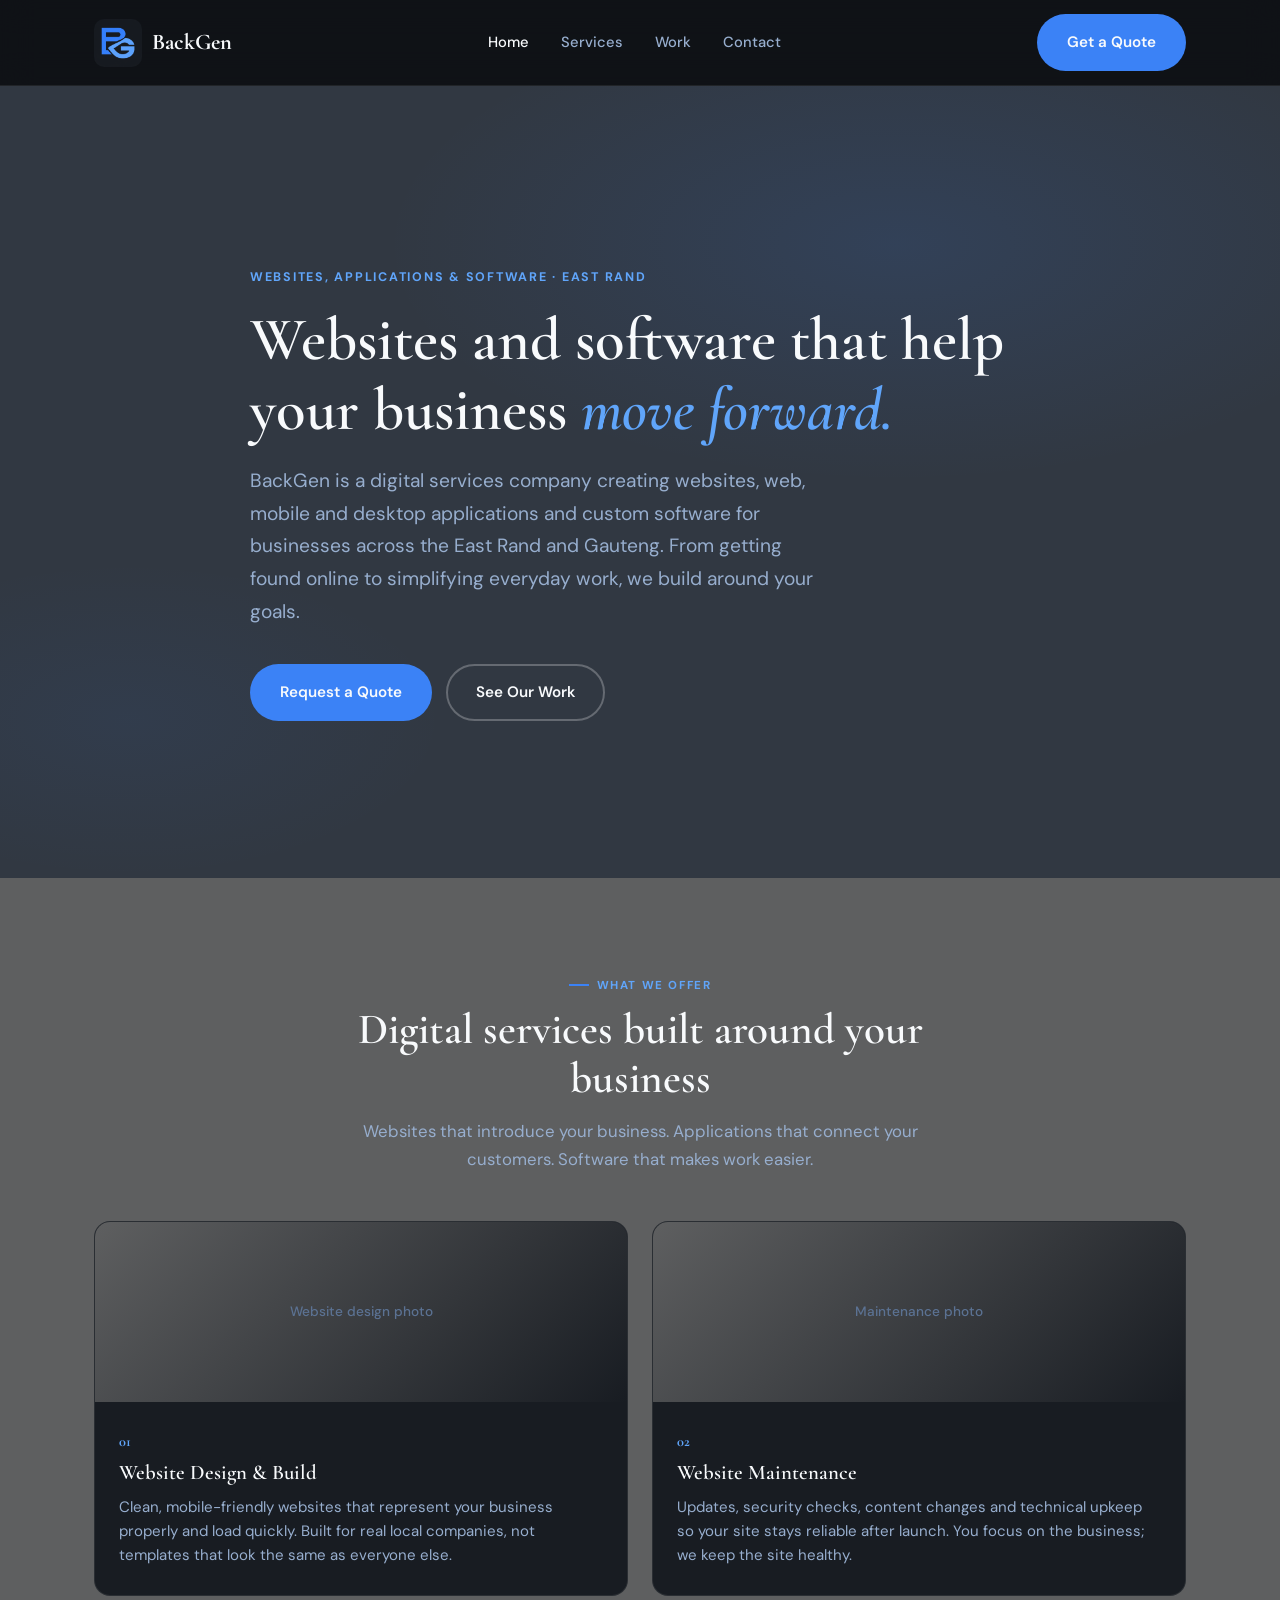
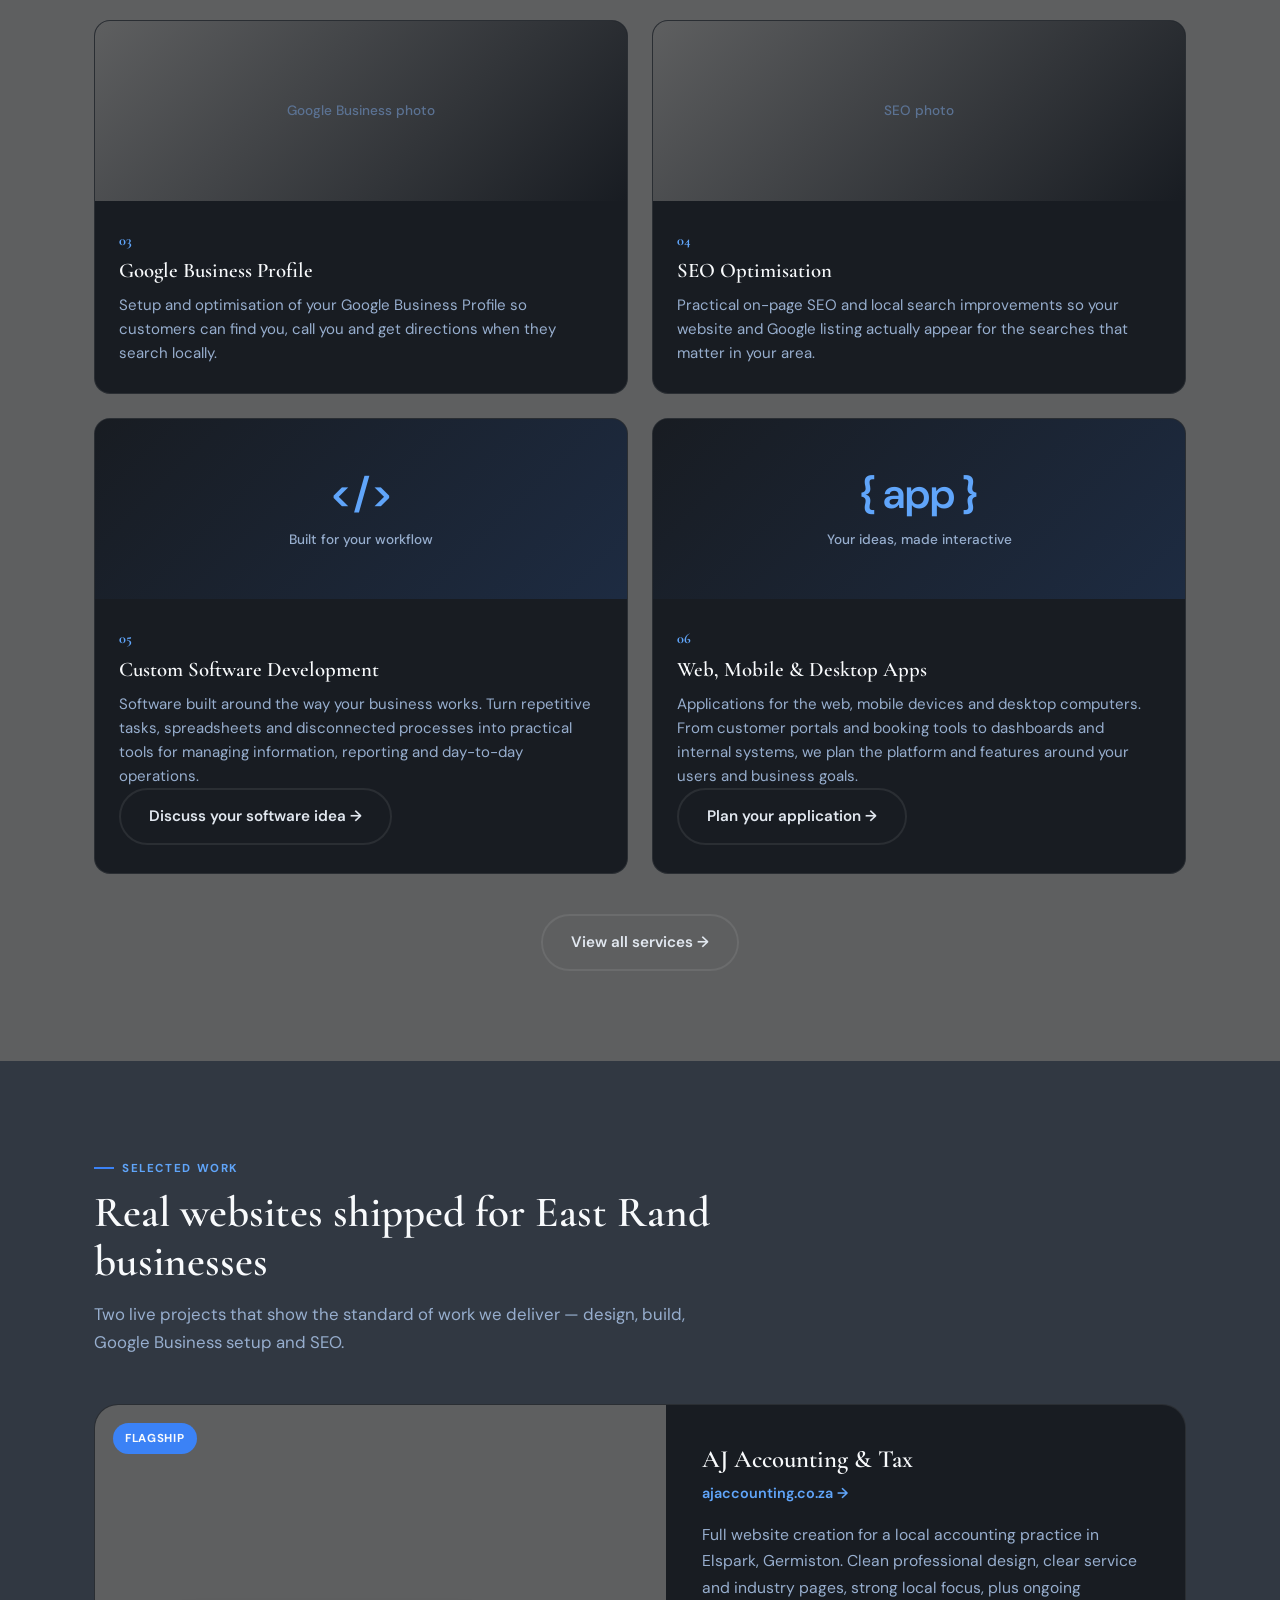
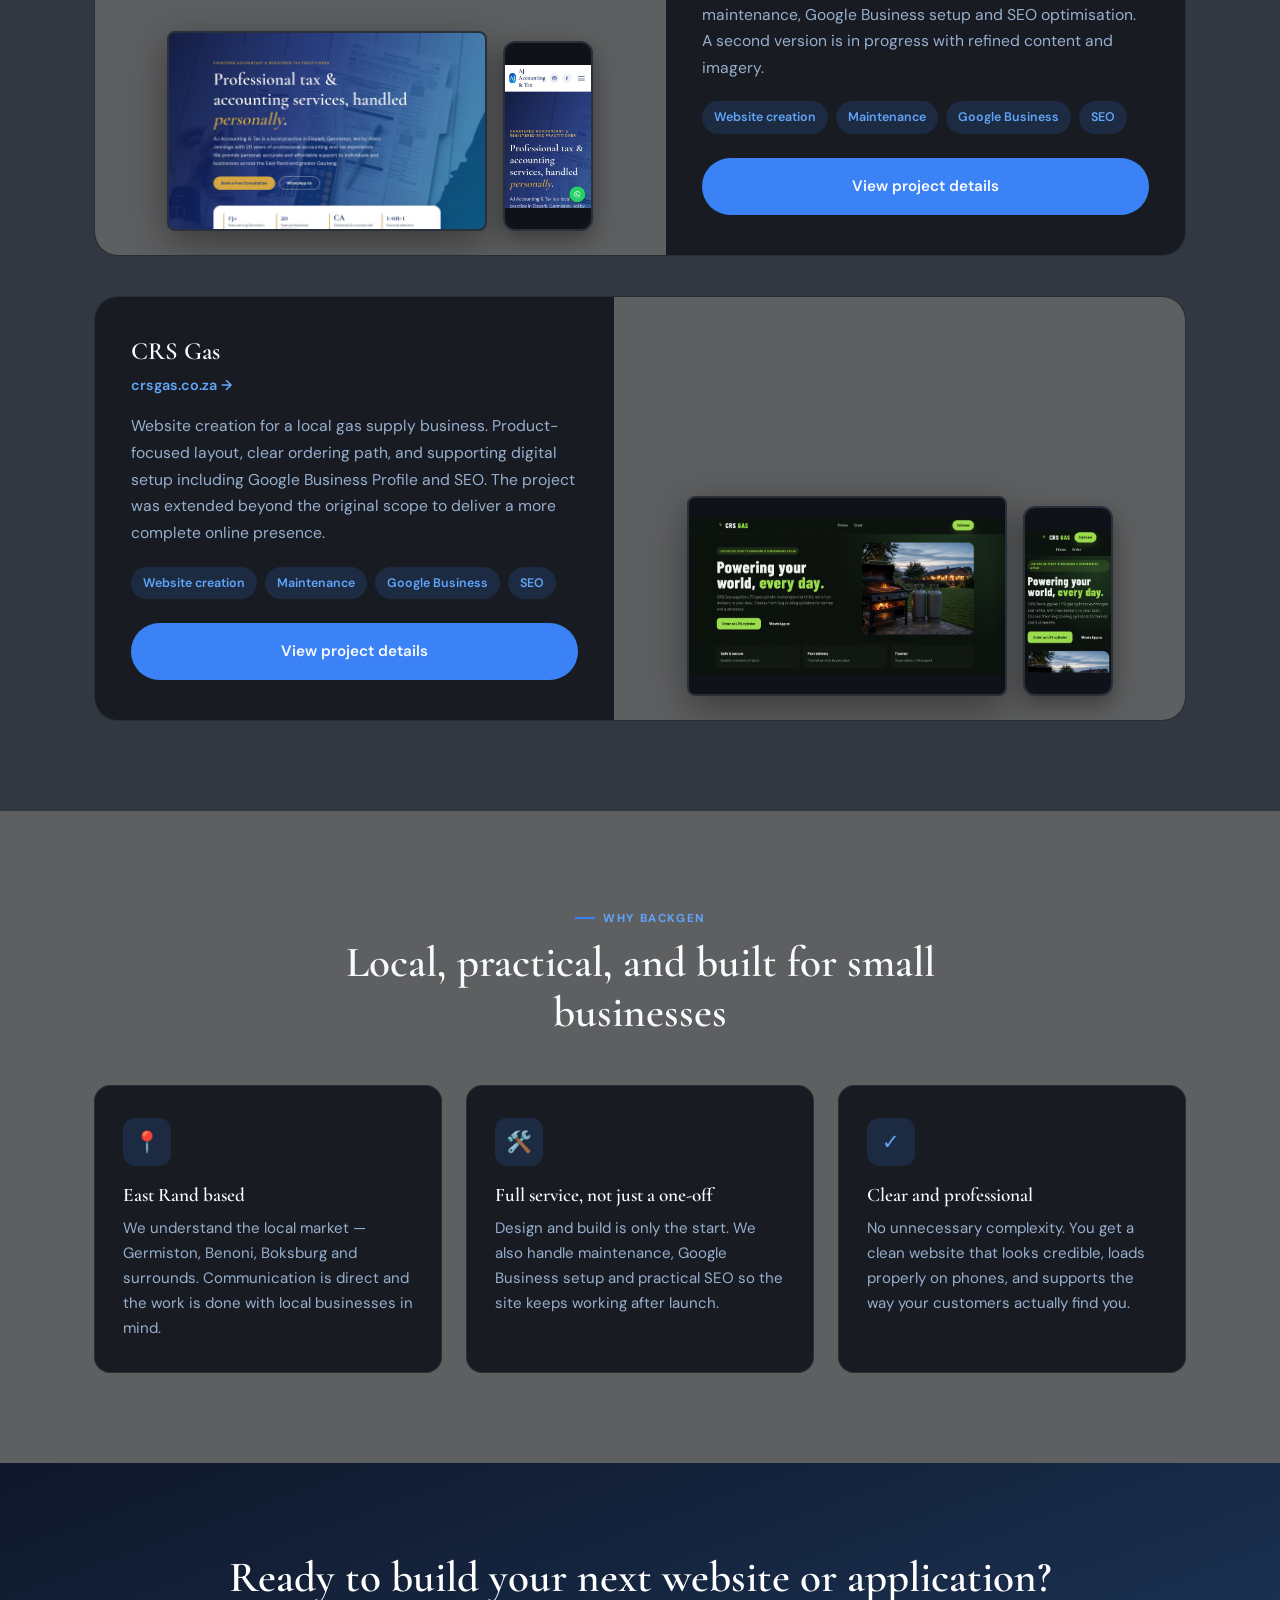
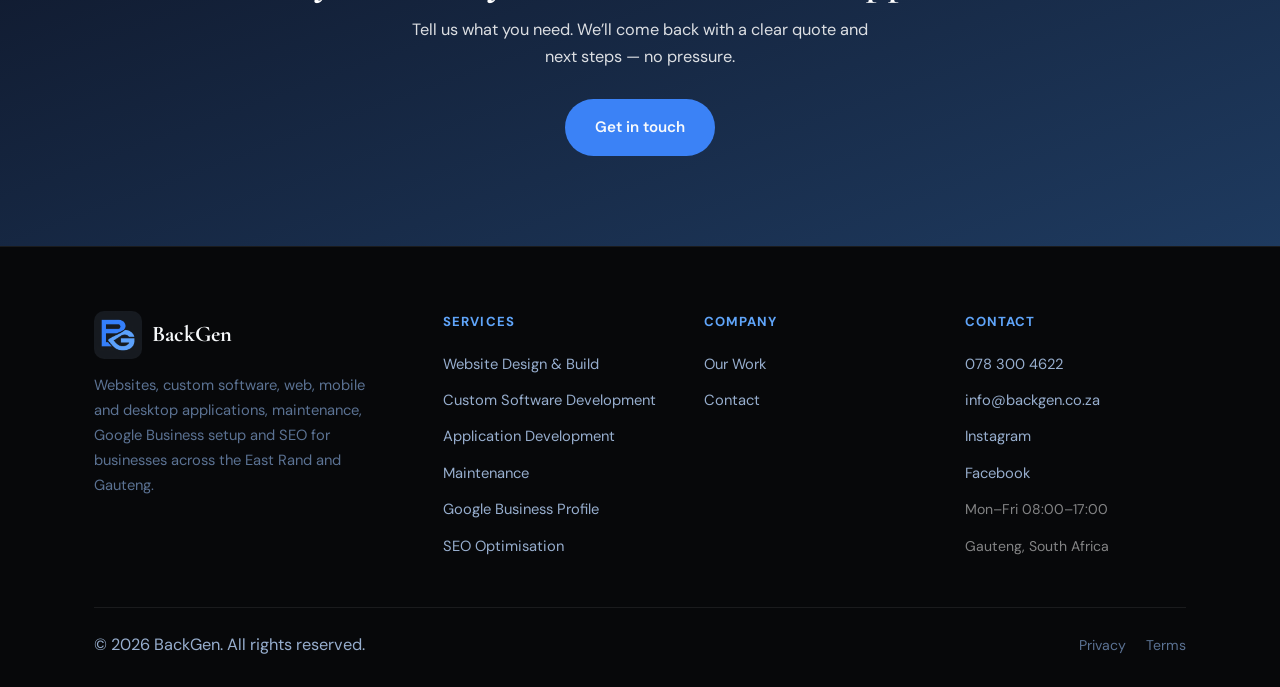
==== commit c3f03165: "Add BackGen logo and search branding metadata" ====
--- a/index.html
+++ b/index.html
@@ -16,13 +16,36 @@
   <link rel="describedby" href="/llms.txt" type="text/plain" />
   <link rel="sitemap" href="/sitemap.xml" type="application/xml" />
   <link rel="stylesheet" href="styles.css" />
+  <link rel="icon" type="image/png" href="/assets/backgen-logo.png" />
+  <link rel="apple-touch-icon" href="/assets/backgen-logo.png" />
+  <meta property="og:image" content="https://backgen.co.za/assets/backgen-logo.png" />
+  <meta property="og:image:alt" content="BackGen blue BG monogram on charcoal" />
+  <meta name="twitter:card" content="summary" />
+  <meta name="twitter:image" content="https://backgen.co.za/assets/backgen-logo.png" />
+  <script type="application/ld+json">
+{
+  "@context": "https://schema.org",
+  "@type": "Organization",
+  "@id": "https://backgen.co.za/#organization",
+  "name": "BackGen",
+  "url": "https://backgen.co.za/",
+  "logo": "https://backgen.co.za/assets/backgen-logo.png",
+  "description": "Digital services company creating websites, custom software and web, mobile and desktop applications for businesses across the East Rand and Gauteng.",
+  "email": "info@backgen.co.za",
+  "telephone": "+27783004622",
+  "sameAs": [
+    "https://www.instagram.com/backgen/",
+    "https://www.facebook.com/profile.php?id=61590956095185"
+  ]
+}
+  </script>
 </head>
 <body>
 
   <!-- Navigation -->
   <header class="site-nav">
     <div class="nav-inner">
-      <a href="index.html" class="logo"><span class="mark">BG</span> BackGen</a>
+      <a href="index.html" class="logo"><img class="brand-mark" src="assets/backgen-logo.png" alt="" width="48" height="48" /> BackGen</a>
       <nav class="nav-links">
         <a href="index.html" class="active">Home</a>
         <a href="services.html">Services</a>
@@ -40,7 +63,7 @@
 
   <div class="mobile-menu" id="mobileMenu">
     <div class="mobile-menu-top">
-      <a href="index.html" class="logo"><span class="mark">BG</span> BackGen</a>
+      <a href="index.html" class="logo"><img class="brand-mark" src="assets/backgen-logo.png" alt="" width="48" height="48" /> BackGen</a>
       <button class="mobile-menu-close" id="mobileClose" aria-label="Close menu">&times;</button>
     </div>
     <nav>
@@ -243,7 +266,7 @@
     <div class="container">
       <div class="footer-grid">
         <div class="footer-brand">
-          <a href="index.html" class="logo"><span class="mark">BG</span> BackGen</a>
+          <a href="index.html" class="logo"><img class="brand-mark" src="assets/backgen-logo.png" alt="" width="48" height="48" /> BackGen</a>
           <p>Websites, custom software, web, mobile and desktop applications, maintenance, Google Business setup and SEO for businesses across the East Rand and Gauteng.</p>
         </div>
         <div class="footer-col">
--- a/styles.css
+++ b/styles.css
@@ -956,3 +956,6 @@
 .software-visual span:first-child { font: 600 2.6rem var(--font-body); }
 .software-visual span:last-child { color: var(--text-dim); }
 .service-card[id] { scroll-margin-top: 110px; }
+
+/* Shared brand mark in navigation, mobile menu and footer. */
+.logo .brand-mark { width: 48px; height: 48px; flex-shrink: 0; border-radius: 10px; object-fit: contain; }
